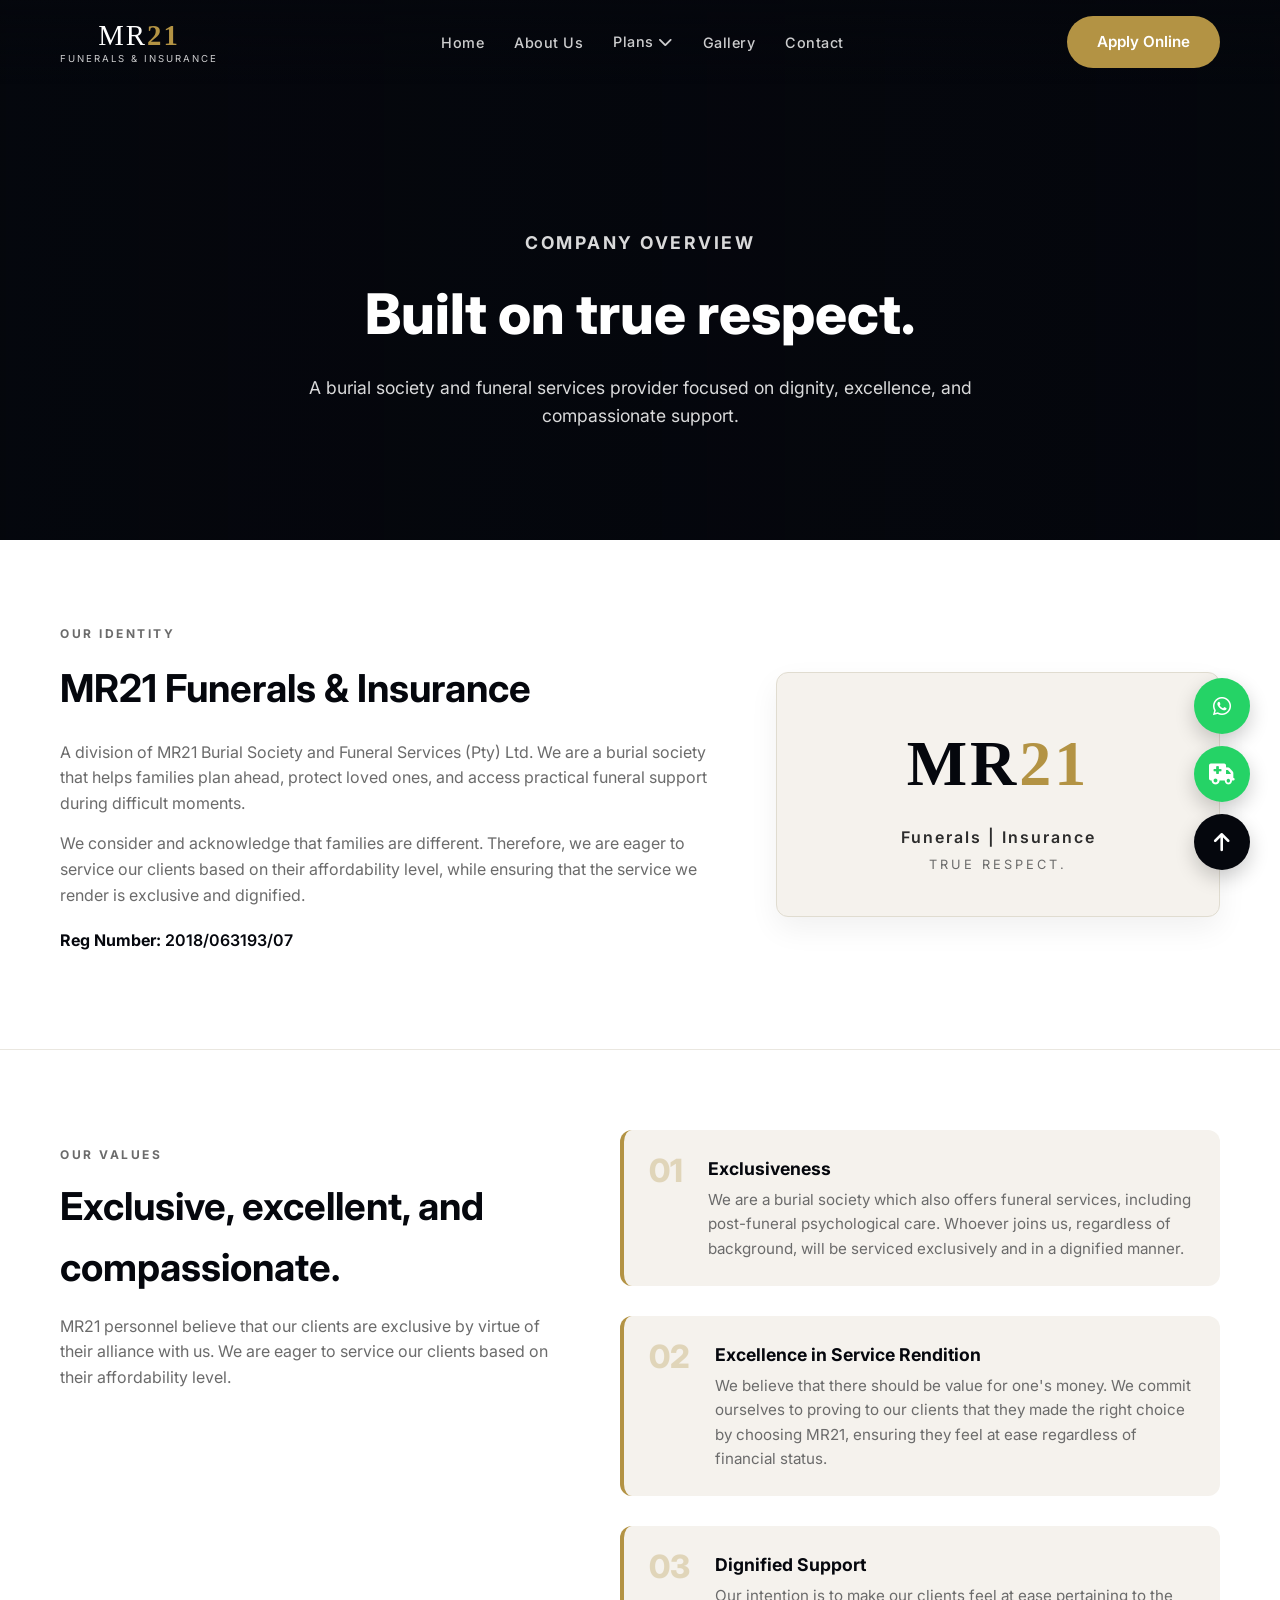
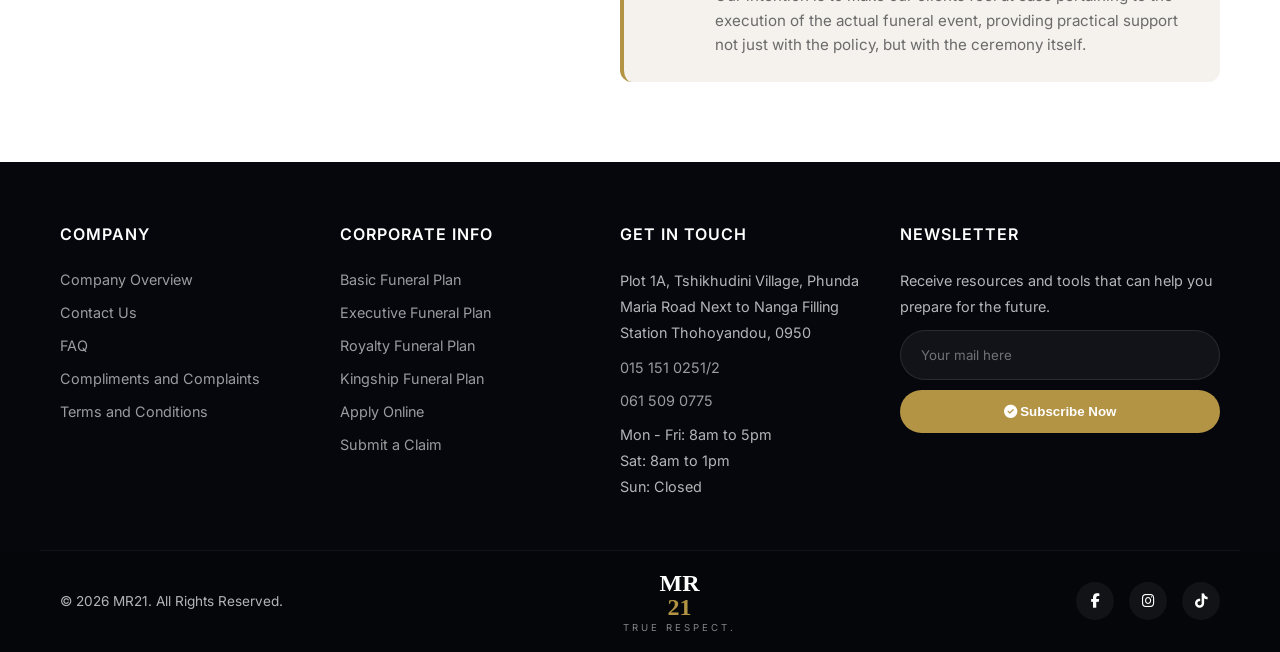
==== about.html @ 6557d277 "second iteration update from inital phase" ====
<!DOCTYPE html>
<html lang="en-ZA">
<head>
    <meta charset="UTF-8">
    <meta name="viewport" content="width=device-width, initial-scale=1.0">
    <meta name="description" content="Learn about MR21 Funerals & Insurance, a burial society dedicated to dignity, excellence, and compassionate support in South Africa.">
    <meta name="theme-color" content="#05070d">
    <title>Company Overview | MR21 Funerals & Insurance</title>
    
    <link rel="preconnect" href="https://fonts.googleapis.com">
    <link rel="preconnect" href="https://fonts.gstatic.com" crossorigin>
    <link href="https://fonts.googleapis.com/css2?family=Inter:wght@400;500;600;700;800;900&display=swap" rel="stylesheet">
    <link rel="stylesheet" href="https://cdnjs.cloudflare.com/ajax/libs/font-awesome/6.5.2/css/all.min.css">
    <link rel="stylesheet" href="css/about.css">
</head>
<body class="mr21-home">
    

    <header class="premium-header" data-header>
        <div class="container premium-header__inner">
            <a class="premium-logo" href="index.html" aria-label="MR21 Funerals and Insurance home">
                <span>MR<strong>21</strong></span>
                <small>Funerals & Insurance</small>
            </a>

            <button class="nav-toggle" type="button" aria-controls="primary-navigation" aria-expanded="false" data-nav-toggle>
                <i class="fa-solid fa-bars" aria-hidden="true"></i>
                <span class="sr-only">Open menu</span>
            </button>

            <nav class="premium-nav" id="primary-navigation" data-nav>
                <a href="index.html">Home</a>
                <a href="about.html">About Us</a>
                <div class="nav-dropdown">
                    <a href="plans.html">Plans <i class="fa-solid fa-chevron-down" aria-hidden="true"></i></a>
                    <div class="nav-dropdown__menu">
                        <a href="plans.html#basic">Basic Funeral Plan</a>
                        <a href="plans.html#executive">Executive Funeral Plan</a>
                        <a href="plans.html#royalty">Royalty Funeral Plan</a>
                        <a href="plans.html#kingship">Kingship Funeral Plan</a>
                    </div>
                </div>
                <a href="gallery.html">Gallery</a>
               
                <a href="contact.html">Contact</a>
            </nav>

            <div class="premium-header__actions">
                
                <a class="btn btn--primary" href="apply.html">Apply Online</a>
            </div>
        </div>
    </header>

    <main id="main">
        <!-- Hero Section -->
        <section class="page-hero-overview">
            <!-- Background video (plays across the whole hero) -->
            <video class="page-hero__video" autoplay muted loop playsinline poster="assets/videos/VID-20260723-WA0035.mp4">
                <source src="assets/videos/VID-20260723-WA0035.mp4" type="video/mp4">
                Your browser does not support video playback.
            </video>
            <div class="page-hero-overlay"></div>
            <div class="container page-hero-content reveal">
                <p class="eyebrow">Company Overview</p>
                <h1>Built on true respect.</h1>
                <p>A burial society and funeral services provider focused on dignity, excellence, and compassionate support.</p>
            </div>
        </section>

        <!-- Intro & Registration -->
        <section class="home-section intro-section">
            <div class="container intro-grid">
                <div class="section-copy reveal">
                    <p class="eyebrow">Our Identity</p>
                    <h2>MR21 Funerals & Insurance</h2>
                    <p>A division of MR21 Burial Society and Funeral Services (Pty) Ltd. We are a burial society that helps families plan ahead, protect loved ones, and access practical funeral support during difficult moments.</p>
                    <p>We consider and acknowledge that families are different. Therefore, we are eager to service our clients based on their affordability level, while ensuring that the service we render is exclusive and dignified.</p>
                    <p style="margin-top: 20px; font-weight: 600; color: var(--color-primary);"><strong>Reg Number:</strong> 2018/063193/07</p>
                </div>
                <div class="brand-card reveal">
                    <div class="brand-card__mark">MR<strong>21</strong></div>
                    <p>Funerals | Insurance</p>
                    <span>True Respect.</span>
                </div>
            </div>
        </section>

        <!-- Core Values Section -->
        <section class="home-section values-section">
            <div class="container values-layout">
                <div class="values-intro reveal">
                    <p class="eyebrow">Our Values</p>
                    <h2>Exclusive, excellent, and compassionate.</h2>
                    <p>MR21 personnel believe that our clients are exclusive by virtue of their alliance with us. We are eager to service our clients based on their affordability level.</p>
                </div>
                <div class="values-list">
                    <article class="value-row reveal">
                        <span>01</span>
                        <div>
                            <h3>Exclusiveness</h3>
                            <p>We are a burial society which also offers funeral services, including post-funeral psychological care. Whoever joins us, regardless of background, will be serviced exclusively and in a dignified manner.</p>
                        </div>
                    </article>
                    <article class="value-row reveal">
                        <span>02</span>
                        <div>
                            <h3>Excellence in Service Rendition</h3>
                            <p>We believe that there should be value for one's money. We commit ourselves to proving to our clients that they made the right choice by choosing MR21, ensuring they feel at ease regardless of financial status.</p>
                        </div>
                    </article>
                    <article class="value-row reveal">
                        <span>03</span>
                        <div>
                            <h3>Dignified Support</h3>
                            <p>Our intention is to make our clients feel at ease pertaining to the execution of the actual funeral event, providing practical support not just with the policy, but with the ceremony itself.</p>
                        </div>
                    </article>
                </div>
            </div>
        </section>
    </main>

    <!-- Unified Footer -->
    <footer class="rich-footer">
        <div class="container rich-footer__grid">
            <div>
                <h2>Company</h2>
                <a href="overview.html">Company Overview</a>
                <a href="contact.html">Contact Us</a>
                <a href="index.html#faq-home-section">FAQ</a>
                <a href="#">Compliments and Complaints</a>
                <a href="#">Terms and Conditions</a>
            </div>
            <div>
                <h2>Corporate Info</h2>
                <a href="plans.html#basic">Basic Funeral Plan</a>
                <a href="plans.html#executive">Executive Funeral Plan</a>
                <a href="plans.html#royalty">Royalty Funeral Plan</a>
                <a href="plans.html#kingship">Kingship Funeral Plan</a>
                <a href="apply.html">Apply Online</a>
                <a href="contact.html#claims-section">Submit a Claim</a>
            </div>
            <div>
                <h2>Get In Touch</h2>
                <p>Plot 1A, Tshikhudini Village, Phunda Maria Road Next to Nanga Filling Station Thohoyandou, 0950</p>
                <a href="tel:+27151510251">015 151 0251/2</a>
                <a href="tel:+27615090775">061 509 0775</a>
                <p>Mon - Fri: 8am to 5pm<br>Sat: 8am to 1pm<br>Sun: Closed</p>
            </div>
            <div>
                <h2>Newsletter</h2>
                <p>Receive resources and tools that can help you prepare for the future.</p>
                <form class="rich-newsletter">
                    <label><span class="sr-only">Email address</span><input type="email" placeholder="Your mail here"></label>
                    <button type="submit"><i class="fa-solid fa-circle-check" aria-hidden="true"></i> Subscribe Now</button>
                </form>
            </div>
        </div>
        <div class="rich-footer__bottom">
            <div class="container rich-footer__bottom-inner">
                <p>&copy; 2026 MR21. All Rights Reserved.</p>
                <div class="rich-footer__brand">MR<strong>21</strong><span>True Respect.</span></div>
                <div class="rich-social">
                    <a href="#" aria-label="Facebook"><i class="fa-brands fa-facebook-f"></i></a>
                    <a href="#" aria-label="Instagram"><i class="fa-brands fa-instagram"></i></a>
                    <a href="#" aria-label="TikTok"><i class="fa-brands fa-tiktok"></i></a>
                </div>
            </div>
        </div>
    </footer>

    <div class="floating-actions" aria-label="Quick actions">
        <a href="https://wa.me/27151510251" aria-label="WhatsApp MR21"><i class="fa-brands fa-whatsapp"></i></a>
        <a href="tel:+27151510251" class="floating-actions__emergency" aria-label="Emergency call"><i class="fa-solid fa-truck-medical"></i></a>
        <button type="button" data-back-top aria-label="Back to top"><i class="fa-solid fa-arrow-up"></i></button>
    </div>

    <script src="js/app.js"></script>
</body>
</html>
---- css/about.css ----
/* =========================================
   GLOBAL VARIABLES 
   ========================================= */
:root {
  --color-primary: #05070d;        /* Near-black navy */
  --color-secondary: #b39344;      /* Mustard gold */
  --color-secondary-light: #d4af37;
  --color-accent: #e8d5a3;
  --color-bg: #f5f2ed;             /* Warm cream */
  --color-white: #ffffff;
  --color-text: #2c2c2c;
  --color-text-muted: #6b6b6b;
  --color-glass: rgba(5, 7, 13, 0.6);
  
  --font-primary: 'Inter', -apple-system, BlinkMacSystemFont, sans-serif;
  --shadow-card: 0 12px 30px rgba(5, 7, 13, 0.06);
  --shadow-btn: 0 4px 15px rgba(179, 147, 68, 0.4);
  --transition: all 0.3s cubic-bezier(0.25, 0.8, 0.25, 1);
}

* {
  margin: 0;
  padding: 0;
  box-sizing: border-box;
}

html { scroll-behavior: smooth; }

body {
  font-family: var(--font-primary);
  background-color: var(--color-bg);
  color: var(--color-text);
  line-height: 1.6;
  -webkit-font-smoothing: antialiased;
}

a { text-decoration: none; color: inherit; }
ul { list-style: none; }

.container {
  max-width: 1200px;
  margin: 0 auto;
  padding: 0 20px;
}

.sr-only {
  position: absolute;
  width: 1px;
  height: 1px;
  padding: 0;
  margin: -1px;
  overflow: hidden;
  clip: rect(0, 0, 0, 0);
  border: 0;
}

/* =========================================
   REUSABLE UTILITIES
   ========================================= */
.eyebrow {
  display: inline-block;
  font-size: 0.75rem;
  text-transform: uppercase;
  letter-spacing: 2.5px;
  color: var(--color-secondary);
  font-weight: 700;
  margin-bottom: 0.75rem;
}

.reveal {
  opacity: 0;
  transform: translateY(30px);
  animation: slideUp 0.6s ease forwards;
}

@keyframes slideUp {
  to { opacity: 1; transform: translateY(0); }
}

.btn {
  display: inline-flex;
  align-items: center;
  justify-content: center;
  gap: 0.6rem;
  padding: 12px 28px;
  border-radius: 50px;
  font-weight: 600;
  font-size: 0.95rem;
  transition: var(--transition);
  border: 2px solid transparent;
  cursor: pointer;
  text-align: center;
}

.btn--primary {
  background: var(--color-secondary);
  color: var(--color-white);
}
.btn--primary:hover {
  background: var(--color-secondary-light);
  transform: translateY(-3px);
  box-shadow: var(--shadow-btn);
}

/* =========================================
   GLASS HEADER 
   ========================================= */
.premium-header {
  position: absolute;
  top: 0;
  left: 0;
  width: 100%;
  z-index: 1000;
  padding: 16px 0;
  background: linear-gradient(180deg, rgba(5, 7, 13, 0.7) 0%, transparent 100%);
  transition: var(--transition);
}
.premium-header.scrolled { background: var(--color-primary); padding: 12px 0; box-shadow: 0 4px 20px rgba(0,0,0,0.2); }

.premium-header__inner {
  display: flex;
  align-items: center;
  justify-content: space-between;
}

.premium-logo {
  display: flex;
  flex-direction: column;
  align-items: center;
  line-height: 1;
  color: var(--color-white);
}
.premium-logo span {
  font-family: 'Times New Roman', serif;
  font-size: 1.8rem;
  letter-spacing: 2px;
}
.premium-logo strong { color: var(--color-secondary); }
.premium-logo small {
  font-size: 0.6rem;
  text-transform: uppercase;
  letter-spacing: 2px;
  margin-top: 4px;
  color: rgba(255,255,255,0.8);
}

.nav-toggle { display: none; background: transparent; border: none; color: var(--color-white); font-size: 1.5rem; cursor: pointer; }

.premium-nav {
  display: flex;
  align-items: center;
  gap: 30px;
}
.premium-nav a {
  color: rgba(255, 255, 255, 0.8);
  font-size: 0.9rem;
  font-weight: 500;
  letter-spacing: 0.5px;
  position: relative;
  transition: var(--transition);
}
.premium-nav a:hover,
.premium-nav a.active {
  color: var(--color-white);
}
.premium-nav a.active::after {
  content: '';
  position: absolute;
  bottom: -4px;
  left: 0;
  width: 100%;
  height: 2px;
  background: var(--color-secondary);
}

.nav-dropdown { position: relative; }
.nav-dropdown__menu {
  position: absolute;
  top: 100%;
  left: 50%;
  transform: translateX(-50%) translateY(10px);
  min-width: 220px;
  background: var(--color-white);
  border-radius: 8px;
  box-shadow: 0 10px 40px rgba(0,0,0,0.1);
  padding: 8px;
  display: flex;
  flex-direction: column;
  opacity: 0;
  visibility: hidden;
  transition: var(--transition);
  margin-top: 15px;
}
.nav-dropdown:hover .nav-dropdown__menu {
  opacity: 1;
  visibility: visible;
  transform: translateX(-50%) translateY(0);
}
.nav-dropdown__menu a {
  color: var(--color-text) !important;
  padding: 10px 16px;
  border-radius: 6px;
  font-size: 0.85rem;
}
.nav-dropdown__menu a:hover {
  background: var(--color-bg);
  color: var(--color-secondary) !important;
}

.premium-header__actions {
  display: flex;
  align-items: center;
  gap: 20px;
}
.header-link {
  color: var(--color-white);
  font-size: 0.9rem;
  font-weight: 500;
  display: flex;
  align-items: center;
  gap: 8px;
}

/* =========================================
   OVERVIEW HERO
   ========================================= */
.page-hero-overview {
  position: relative;
  min-height: 60vh;
  display: flex;
  align-items: center;
  background-color: var(--color-primary);
  overflow: hidden;
  padding-top: 120px;
}
.page-hero__video {
  position: absolute;
  inset: 0;
  width: 100%;
  height: 100%;
  object-fit: cover;
  z-index: 0;
}
.page-hero-overlay {
  position: absolute;
  inset: 0;
  background: linear-gradient(90deg, rgba(5, 7, 13, 0.85) 0%, rgba(5, 7, 13, 0.4) 100%);
  z-index: 1;
}
.page-hero-content {
  position: relative;
  z-index: 2;
  text-align: center;
  max-width: 800px;
  margin: 0 auto;
}
.page-hero-content h1 {
  font-size: 3.5rem;
  font-weight: 800;
  color: var(--color-white);
  margin-bottom: 15px;
}
.page-hero-content p {
  font-size: 1.1rem;
  color: rgba(255,255,255,0.85);
}

/* =========================================
   OVERVIEW SECTION STYLES
   ========================================= */
.home-section { padding: 80px 0; }

.intro-section {
  background: var(--color-white);
  border-bottom: 1px solid #eae7e0;
}
.intro-grid {
  display: grid;
  grid-template-columns: 1.5fr 1fr;
  gap: 50px;
  align-items: center;
}

.section-copy h2 {
  font-size: 2.4rem;
  font-weight: 700;
  color: var(--color-primary);
  margin-bottom: 20px;
}
.section-copy p {
  color: var(--color-text-muted);
  margin-bottom: 15px;
}

.brand-card {
  background: var(--color-bg);
  padding: 40px;
  border-radius: 12px;
  text-align: center;
  border: 1px solid #e0dcd0;
  box-shadow: var(--shadow-card);
}
.brand-card__mark {
  font-family: 'Times New Roman', serif;
  font-size: 4rem;
  font-weight: bold;
  color: var(--color-primary);
  letter-spacing: 3px;
}
.brand-card__mark strong { color: var(--color-secondary); }
.brand-card p {
  font-weight: 600;
  color: var(--color-text);
  letter-spacing: 2px;
  margin-top: 10px;
}
.brand-card span {
  font-size: 0.8rem;
  color: var(--color-text-muted);
  text-transform: uppercase;
  letter-spacing: 3px;
}

/* =========================================
   VALUES SECTION (ABOUT PAGE)
   ========================================= */
.values-section { background: var(--color-white); }

.values-layout {
  display: grid;
  grid-template-columns: 1fr 1.2fr;
  gap: 60px;
}

.values-intro h2 { font-size: 2.4rem; font-weight: 700; color: var(--color-primary); }
.values-intro p { color: var(--color-text-muted); margin-top: 15px; }

.values-list { display: flex; flex-direction: column; gap: 30px; }

.value-row {
  display: flex;
  gap: 25px;
  padding: 25px;
  background: var(--color-bg);
  border-radius: 12px;
  border-left: 4px solid var(--color-secondary);
  transition: var(--transition);
}
.value-row:hover {
  transform: translateX(5px);
  box-shadow: var(--shadow-card);
}
.value-row span {
  font-size: 2rem;
  font-weight: 800;
  color: var(--color-secondary);
  opacity: 0.3;
  line-height: 1;
}
.value-row h3 {
  font-size: 1.1rem;
  color: var(--color-primary);
  margin-bottom: 5px;
}
.value-row p {
  font-size: 0.95rem;
  color: var(--color-text-muted);
}

/* =========================================
   UNIFIED FOOTER
   ========================================= */
.rich-footer {
  background: var(--color-primary);
  color: rgba(255,255,255,0.7);
  padding: 60px 0 0 0;
}

.rich-footer__grid {
  display: grid;
  grid-template-columns: 1.5fr 1.5fr 1.5fr 2fr;
  gap: 40px;
  padding-bottom: 40px;
  border-bottom: 1px solid rgba(255,255,255,0.05);
}
.rich-footer h2 {
  color: var(--color-white);
  font-size: 1rem;
  text-transform: uppercase;
  letter-spacing: 1px;
  font-weight: 600;
  margin-bottom: 20px;
}
.rich-footer a {
  display: block;
  color: rgba(255,255,255,0.6);
  margin-bottom: 10px;
  font-size: 0.9rem;
  transition: var(--transition);
}
.rich-footer a:hover { color: var(--color-secondary-light); }
.rich-footer p { font-size: 0.9rem; line-height: 1.8; margin-bottom: 10px; }

.rich-newsletter {
  display: flex;
  flex-direction: column;
  gap: 10px;
  margin-top: 10px;
}
.rich-newsletter label {
  background: rgba(255,255,255,0.05);
  border: 1px solid rgba(255,255,255,0.1);
  border-radius: 50px;
  padding: 4px 20px;
  display: flex;
  align-items: center;
  transition: var(--transition);
}
.rich-newsletter label:focus-within { border-color: var(--color-secondary); }
.rich-newsletter input {
  background: transparent; border: none; outline: none; color: var(--color-white); width: 100%; padding: 12px 0; font-family: inherit;
}
.rich-newsletter input::placeholder { color: rgba(255,255,255,0.4); }
.rich-newsletter button {
  background: var(--color-secondary); color: var(--color-white); border: none; padding: 14px; border-radius: 50px; font-weight: 600; cursor: pointer; transition: var(--transition); width: 100%;
}
.rich-newsletter button:hover { background: var(--color-secondary-light); }

.rich-footer__bottom { background: rgba(0,0,0,0.2); padding: 20px 0; margin-top: 0; }
.rich-footer__bottom-inner {
  display: flex; justify-content: space-between; align-items: center;
}
.rich-footer__bottom p { margin: 0; font-size: 0.85rem; }
.rich-footer__brand {
  font-family: 'Times New Roman', serif; font-size: 1.5rem; font-weight: bold; color: var(--color-white); text-align: center; display: flex; flex-direction: column; align-items: center; line-height: 1;
}
.rich-footer__brand strong { color: var(--color-secondary); }
.rich-footer__brand span {
  font-size: 0.6rem; font-family: var(--font-primary); font-weight: 400; letter-spacing: 3px; text-transform: uppercase; color: rgba(255,255,255,0.5); margin-top: 4px;
}
.rich-social { display: flex; gap: 15px; }
.rich-social a {
  width: 38px; height: 38px; background: rgba(255,255,255,0.05); border-radius: 50%; display: flex; align-items: center; justify-content: center; color: var(--color-white); transition: var(--transition); margin: 0;
}
.rich-social a:hover { background: var(--color-secondary); transform: translateY(-3px); }

/* =========================================
   FLOATING ACTIONS
   ========================================= */
.floating-actions {
  position: fixed; bottom: 30px; right: 30px; z-index: 900; display: flex; flex-direction: column; gap: 12px;
}
.floating-actions a, .floating-actions button {
  width: 56px; height: 56px; border-radius: 50%; display: flex; align-items: center; justify-content: center; color: var(--color-white); text-decoration: none; border: none; cursor: pointer; transition: var(--transition); box-shadow: 0 8px 20px rgba(0,0,0,0.2); font-size: 1.3rem;
}
.floating-actions a { background: #25D366; }
.floating-actions__emergency { background: #e63946; animation: pulse-emergency 2s infinite; }
.floating-actions button { background: var(--color-primary); }
.floating-actions a:hover, .floating-actions button:hover { transform: scale(1.1); }

@keyframes pulse-emergency {
  0% { box-shadow: 0 0 0 0 rgba(230, 57, 70, 0.7); }
  70% { box-shadow: 0 0 0 15px rgba(230, 57, 70, 0); }
  100% { box-shadow: 0 0 0 0 rgba(230, 57, 70, 0); }
}

/* =========================================
   RESPONSIVE DESIGN
   ========================================= */
@media (max-width: 1024px) {
  .rich-footer__grid { grid-template-columns: 1fr 1fr; }
  .values-layout { grid-template-columns: 1fr; }
}

@media (max-width: 768px) {
  .nav-toggle { display: block; }
  .premium-nav {
    position: absolute; top: 100%; left: 0; width: 100%; background: var(--color-primary); flex-direction: column; padding: 20px; gap: 15px; transform: scaleY(0); transform-origin: top; transition: var(--transition); opacity: 0; visibility: hidden; border-top: 2px solid var(--color-secondary);
  }
  .premium-nav.open { transform: scaleY(1); opacity: 1; visibility: visible; }
  .nav-dropdown__menu { position: static; transform: none; background: rgba(255,255,255,0.05); margin-top: 10px; opacity: 1; visibility: visible; display: none; padding: 10px; }
  .nav-dropdown.open .nav-dropdown__menu { display: flex; }
  .nav-dropdown__menu a { color: rgba(255,255,255,0.8) !important; }
  .premium-header__actions .header-link { display: none; }
  .page-hero-content h1 { font-size: 2.5rem; }
  .intro-grid { grid-template-columns: 1fr; text-align: center; }
  .rich-footer__grid { grid-template-columns: 1fr; }
  .rich-footer__bottom-inner { flex-direction: column; gap: 20px; text-align: center; }
}
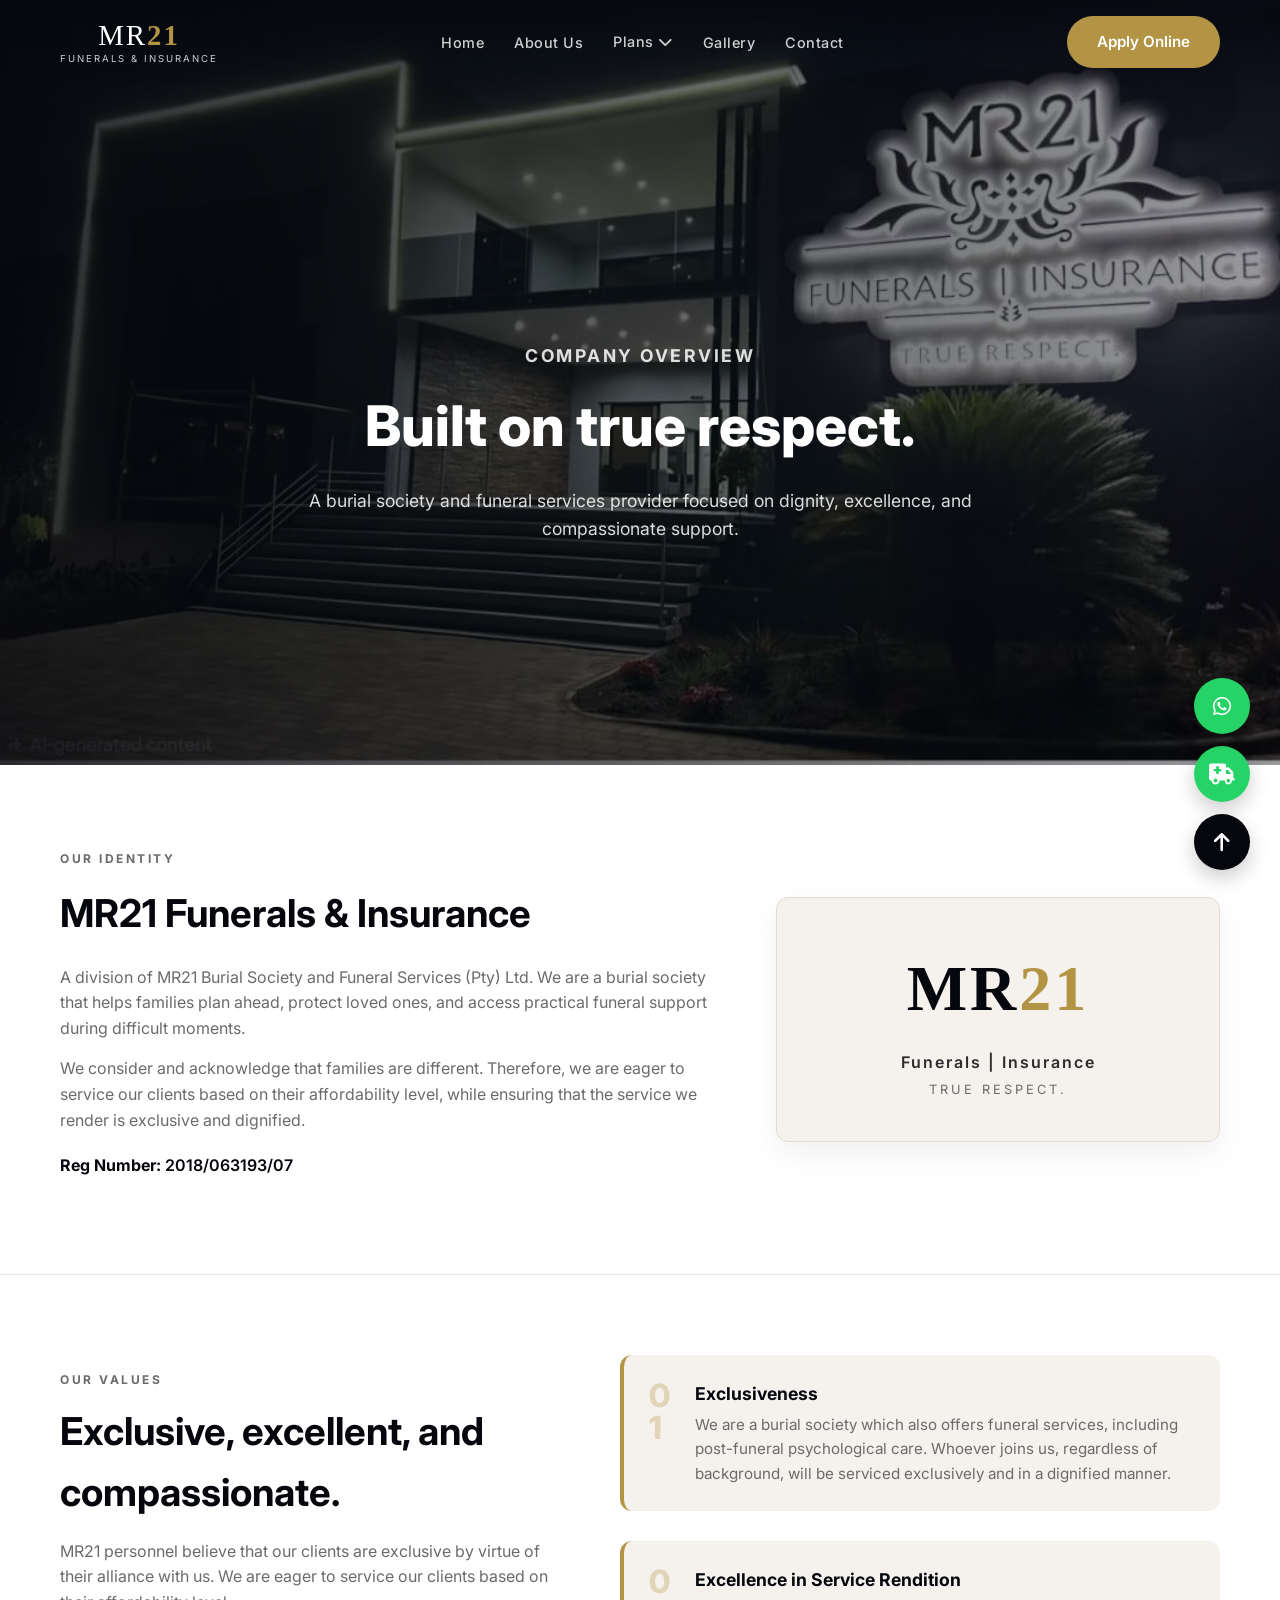
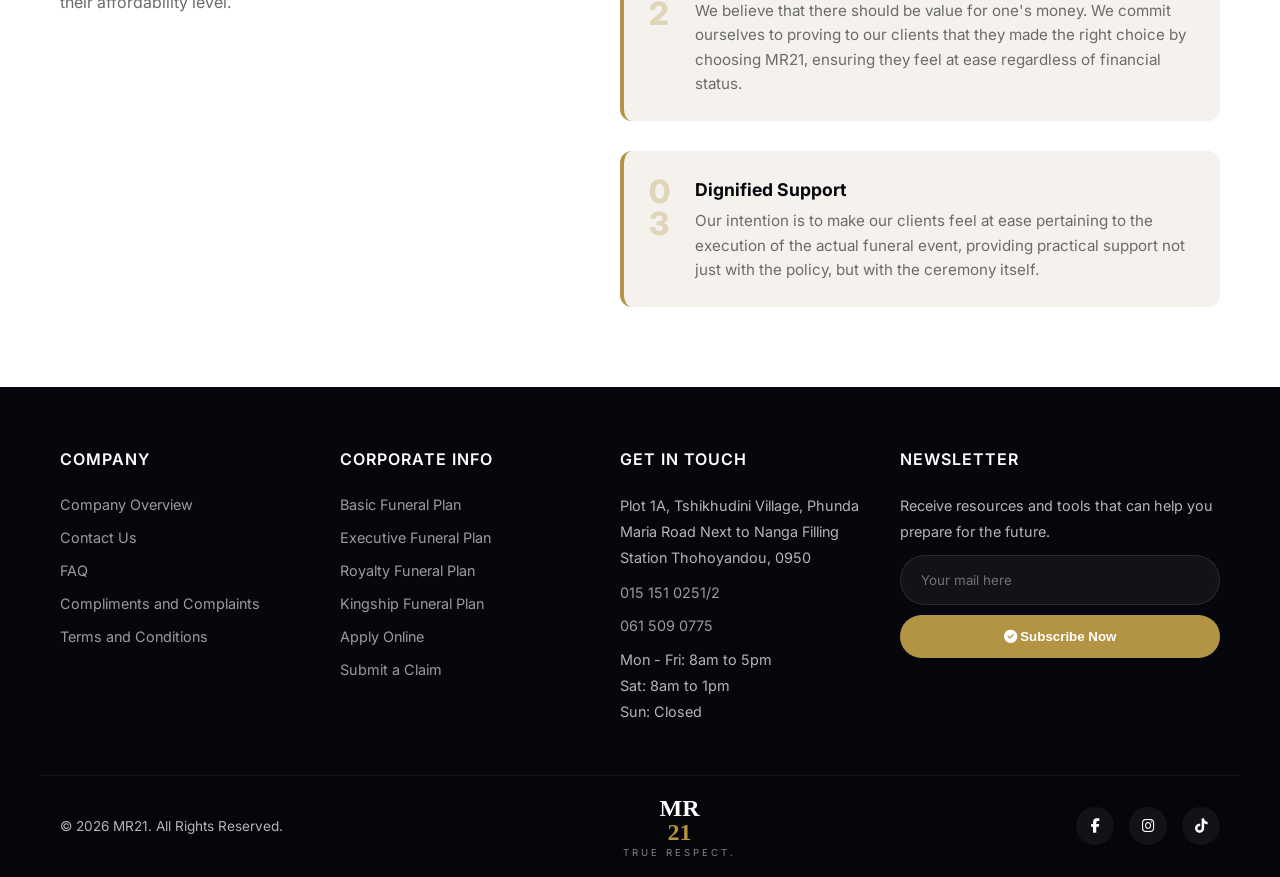
==== commit c5826f78: "mobile compatible update image and video rendering" ====
--- a/about.html
+++ b/about.html
@@ -12,6 +12,8 @@
     <link href="https://fonts.googleapis.com/css2?family=Inter:wght@400;500;600;700;800;900&display=swap" rel="stylesheet">
     <link rel="stylesheet" href="https://cdnjs.cloudflare.com/ajax/libs/font-awesome/6.5.2/css/all.min.css">
     <link rel="stylesheet" href="css/about.css">
+    <link rel="stylesheet" href="css/mobile-fixes.css">
+    <link rel="preload" as="image" href="assets/images/heromr21.jpeg" fetchpriority="high">
 </head>
 <body class="mr21-home">
     
@@ -43,6 +45,7 @@
                 <a href="gallery.html">Gallery</a>
                
                 <a href="contact.html">Contact</a>
+                <a class="apply-mobile-btn" href="apply.html"><i class="fa-solid fa-file-signature" aria-hidden="true"></i> Apply Online</a>
             </nav>
 
             <div class="premium-header__actions">
@@ -56,7 +59,7 @@
         <!-- Hero Section -->
         <section class="page-hero-overview">
             <!-- Background video (plays across the whole hero) -->
-            <video class="page-hero__video" autoplay muted loop playsinline poster="assets/videos/VID-20260723-WA0035.mp4">
+            <video class="page-hero__video" autoplay muted loop playsinline preload="metadata" poster="assets/images/heromr21.jpeg">
                 <source src="assets/videos/VID-20260723-WA0035.mp4" type="video/mp4">
                 Your browser does not support video playback.
             </video>
@@ -126,7 +129,7 @@
         <div class="container rich-footer__grid">
             <div>
                 <h2>Company</h2>
-                <a href="overview.html">Company Overview</a>
+                <a href="about.html">Company Overview</a>
                 <a href="contact.html">Contact Us</a>
                 <a href="index.html#faq-home-section">FAQ</a>
                 <a href="#">Compliments and Complaints</a>
@@ -178,4 +181,4 @@
 
     <script src="js/app.js"></script>
 </body>
-</html>+</html>
--- a/css/about.css
+++ b/css/about.css
@@ -226,7 +226,7 @@
    ========================================= */
 .page-hero-overview {
   position: relative;
-  min-height: 60vh;
+  min-height: 85vh;
   display: flex;
   align-items: center;
   background-color: var(--color-primary);
@@ -483,7 +483,12 @@
   .nav-dropdown__menu a { color: rgba(255,255,255,0.8) !important; }
   .premium-header__actions .header-link { display: none; }
   .page-hero-content h1 { font-size: 2.5rem; }
+  .page-hero-overview {
+    min-height: 72vh;
+    padding-top: 110px;
+    padding-bottom: 60px;
+  }
   .intro-grid { grid-template-columns: 1fr; text-align: center; }
   .rich-footer__grid { grid-template-columns: 1fr; }
   .rich-footer__bottom-inner { flex-direction: column; gap: 20px; text-align: center; }
-}+}
--- a/css/mobile-fixes.css
+++ b/css/mobile-fixes.css
@@ -0,0 +1,407 @@
+/* Shared responsive refinements for MR21 pages */
+html {
+  overflow-x: hidden;
+}
+
+body {
+  overflow-x: hidden;
+  font-family: var(--font-primary, 'Inter', -apple-system, BlinkMacSystemFont, sans-serif);
+}
+
+img,
+video,
+iframe {
+  max-width: 100%;
+}
+
+h1,
+h2,
+h3,
+h4,
+p,
+a,
+span,
+li,
+label,
+button,
+input,
+textarea,
+select {
+  overflow-wrap: anywhere;
+  word-break: normal;
+}
+
+.premium-header.is-scrolled,
+.premium-header.scrolled {
+  background: var(--color-primary, #05070d);
+  box-shadow: 0 4px 20px rgba(0, 0, 0, 0.2);
+}
+
+.premium-nav .apply-mobile-btn,
+.primary-nav .apply-mobile-btn {
+  display: none;
+}
+
+.mr21-hero__image,
+.plans-hero__background {
+  background-image: url('../assets/images/heromr21.jpeg');
+}
+
+.page-hero__video,
+.plans-hero__video,
+.contact-hero__img {
+  width: 100%;
+  height: 100%;
+  object-fit: cover;
+}
+
+.product-grid {
+  display: grid;
+  grid-template-columns: repeat(4, 1fr);
+  gap: 24px;
+}
+
+.product-card {
+  background: rgba(255, 255, 255, 0.06);
+  border: 1px solid rgba(255, 255, 255, 0.1);
+  border-radius: 8px;
+  padding: 28px;
+  color: var(--color-white, #fff);
+}
+
+.product-card h3 {
+  margin: 10px 0;
+  color: var(--color-white, #fff);
+}
+
+.product-card p {
+  color: rgba(255, 255, 255, 0.72);
+}
+
+.plan-tag {
+  display: inline-flex;
+  width: fit-content;
+  padding: 5px 12px;
+  border-radius: 999px;
+  background: rgba(179, 147, 68, 0.16);
+  color: var(--color-secondary-light, #d4af37);
+  font-size: 0.72rem;
+  font-weight: 800;
+  letter-spacing: 1px;
+  text-transform: uppercase;
+}
+
+@media (max-width: 900px) {
+  .container {
+    width: 100%;
+  }
+
+  .premium-header,
+  .site-header {
+    position: relative;
+    z-index: 1000;
+    background: var(--color-primary, #05070d);
+  }
+
+  .brand-bar {
+    background: var(--color-primary, #05070d);
+    border-bottom-color: rgba(255, 255, 255, 0.08);
+  }
+
+  .brand-mark,
+  .brand-mark strong,
+  .brand-mark small,
+  .brand-mark em {
+    color: var(--color-white, #fff) !important;
+  }
+
+  .premium-header__actions,
+  .header-contact,
+  .header-apply,
+  .social-strip {
+    display: none !important;
+  }
+
+  .premium-header__inner,
+  .brand-bar__inner {
+    min-height: 72px;
+  }
+
+  .nav-toggle {
+    display: inline-flex !important;
+    align-items: center;
+    justify-content: center;
+    width: 44px;
+    height: 44px;
+    flex: 0 0 44px;
+    color: var(--color-white, #fff);
+  }
+
+  .premium-nav,
+  .primary-nav {
+    position: absolute;
+    top: 100%;
+    left: 0;
+    right: 0;
+    width: 100%;
+    z-index: 1001;
+    display: flex;
+    flex-direction: column;
+    align-items: stretch;
+    gap: 0;
+    max-height: calc(100vh - 72px);
+    overflow-y: auto;
+    padding: 12px 20px 20px;
+    background: var(--color-primary, #05070d);
+    border-top: 2px solid var(--color-secondary, #b39344);
+    box-shadow: 0 18px 40px rgba(0, 0, 0, 0.28);
+    transform: scaleY(0);
+    transform-origin: top;
+    opacity: 0;
+    visibility: hidden;
+    transition: transform 0.25s ease, opacity 0.25s ease, visibility 0.25s ease;
+  }
+
+  .menu-bar {
+    position: relative;
+    background: var(--color-primary, #05070d);
+  }
+
+  .premium-nav.open,
+  .premium-nav.is-open,
+  .primary-nav.open,
+  .primary-nav.is-open {
+    transform: scaleY(1);
+    opacity: 1;
+    visibility: visible;
+  }
+
+  .premium-nav > a,
+  .premium-nav .nav-dropdown > a,
+  .primary-nav > a,
+  .primary-nav .nav-dropdown > a {
+    display: block;
+    width: 100%;
+    padding: 13px 8px;
+    border-bottom: 1px solid rgba(255, 255, 255, 0.1);
+    color: rgba(255, 255, 255, 0.86) !important;
+    line-height: 1.35;
+  }
+
+  .premium-nav a.active::after,
+  .primary-nav a.active::after {
+    display: none;
+  }
+
+  .nav-dropdown__menu {
+    position: static !important;
+    min-width: 0;
+    width: 100%;
+    display: flex !important;
+    flex-direction: column;
+    margin: 0 0 6px;
+    padding: 4px 0 8px 12px;
+    background: rgba(255, 255, 255, 0.05);
+    border-radius: 0;
+    box-shadow: none;
+    opacity: 1;
+    visibility: visible;
+    transform: none !important;
+  }
+
+  .nav-dropdown__menu a {
+    color: rgba(255, 255, 255, 0.72) !important;
+    padding: 10px 8px !important;
+    border-bottom: 1px solid rgba(255, 255, 255, 0.06);
+  }
+
+  .premium-nav .apply-mobile-btn,
+  .primary-nav .apply-mobile-btn {
+    display: inline-flex !important;
+    align-items: center;
+    justify-content: center;
+    gap: 8px;
+    width: 100%;
+    margin-top: 12px;
+    padding: 13px 16px !important;
+    border: 0 !important;
+    border-radius: 8px;
+    background: var(--color-secondary, #b39344);
+    color: var(--color-white, #fff) !important;
+    font-weight: 700;
+    text-align: center;
+  }
+
+  .mr21-hero,
+  .plans-hero,
+  .page-hero-overview,
+  .gallery-hero,
+  .page-hero {
+    min-height: auto !important;
+    padding-top: 96px !important;
+    padding-bottom: 48px !important;
+  }
+
+  .page-hero-overview,
+  .plans-hero {
+    background-image: url('../assets/images/heromr21.jpeg');
+    background-size: cover;
+    background-position: center;
+  }
+
+  .page-hero__video,
+  .plans-hero__video {
+    display: block;
+    min-width: 100%;
+    min-height: 100%;
+  }
+
+  .mr21-hero {
+    min-height: 100svh !important;
+  }
+
+  .mr21-hero__grid,
+  .plans-hero__content,
+  .page-hero-content,
+  .gallery-hero__content,
+  .page-hero .container {
+    padding-top: 24px !important;
+    padding-bottom: 0 !important;
+  }
+
+  .mr21-hero__grid,
+  .intro-grid,
+  .values-layout,
+  .service-home-grid,
+  .faq-home-grid,
+  .action-grid,
+  .claims-contact-grid,
+  .form-wrapper,
+  .quick-stats__grid,
+  .product-grid {
+    grid-template-columns: 1fr !important;
+  }
+
+  .mr21-hero__content,
+  .plans-hero__content,
+  .page-hero-content,
+  .gallery-hero__content,
+  .section-heading,
+  .section-copy {
+    max-width: 100%;
+  }
+
+  .mr21-hero__content h1,
+  .plans-hero__content h1,
+  .page-hero-content h1,
+  .gallery-hero h1,
+  .page-hero h1 {
+    font-size: clamp(2rem, 11vw, 3rem) !important;
+    line-height: 1.08 !important;
+    letter-spacing: 0 !important;
+  }
+
+  .section-copy h2,
+  .section-heading h2,
+  .values-intro h2,
+  .service-content h2,
+  .map-intro h2,
+  .claims-contact-panel h2 {
+    font-size: clamp(1.45rem, 7vw, 2rem) !important;
+    line-height: 1.18 !important;
+    letter-spacing: 0 !important;
+  }
+
+  .hero__actions,
+  .form-actions {
+    width: 100%;
+  }
+
+  .hero__actions .btn,
+  .form-actions .btn,
+  .application-form .btn {
+    width: 100%;
+  }
+
+  .hero-quote-card,
+  .faq-home-panel,
+  .action-card,
+  .value-row,
+  .plan-detail,
+  .claims-contact-panel,
+  .application-form,
+  .stepper-panel {
+    border-radius: 8px !important;
+  }
+
+  .compare-table {
+    overflow-x: auto;
+    -webkit-overflow-scrolling: touch;
+  }
+
+  .compare-row {
+    min-width: 680px;
+  }
+
+  .input-group {
+    grid-template-columns: 1fr !important;
+  }
+
+  .floating-actions {
+    right: 14px !important;
+    bottom: 14px !important;
+  }
+}
+
+@media (max-width: 520px) {
+  .container {
+    padding-left: 16px !important;
+    padding-right: 16px !important;
+  }
+
+  .premium-logo span,
+  .brand-mark strong {
+    font-size: 1.55rem !important;
+  }
+
+  .premium-logo small,
+  .brand-mark small,
+  .brand-mark em {
+    letter-spacing: 1.2px !important;
+  }
+
+  .btn,
+  button,
+  input,
+  textarea,
+  select {
+    max-width: 100%;
+  }
+
+  .mr21-hero__content p,
+  .plans-hero__content p,
+  .page-hero-content p,
+  .gallery-hero p,
+  .page-hero p {
+    font-size: 1rem !important;
+    max-width: 100% !important;
+  }
+
+  .hero-quote-card,
+  .faq-home-panel,
+  .action-card,
+  .value-row,
+  .plan-detail,
+  .claims-contact-panel,
+  .application-form,
+  .stepper-panel {
+    padding: 20px !important;
+  }
+
+  .rich-footer__bottom-inner,
+  .footer-bottom {
+    flex-direction: column;
+    gap: 12px;
+    text-align: center;
+  }
+}
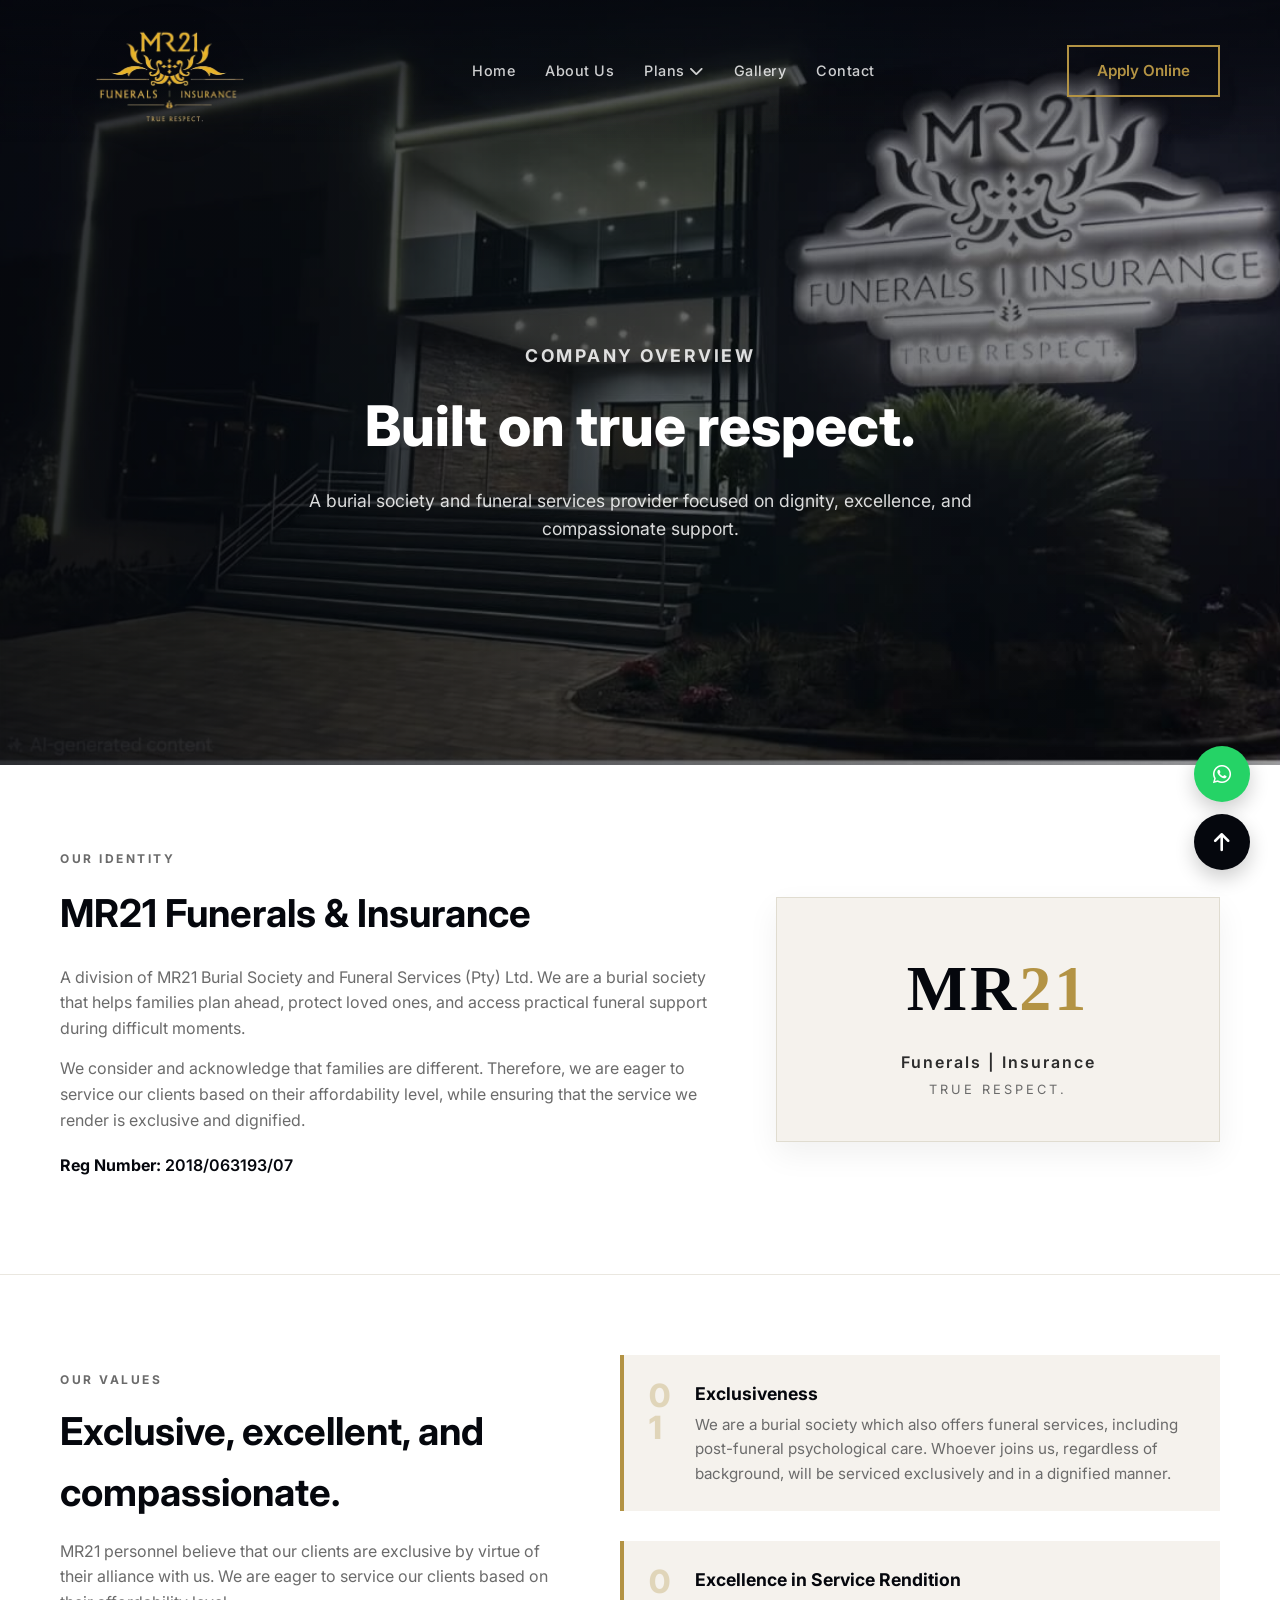
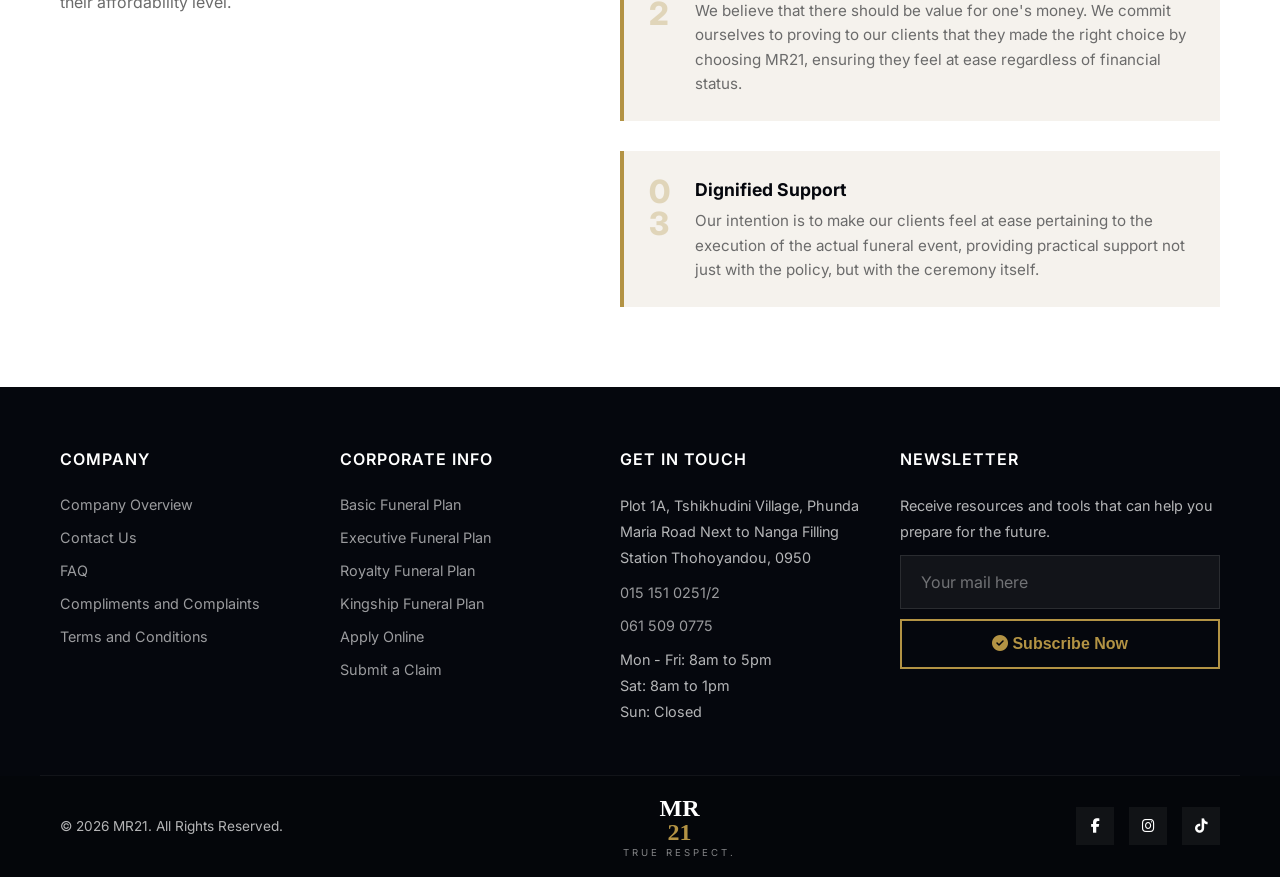
==== commit 0a8f18ab: "home page and hero sections improved plus mobile header logo on each page" ====
--- a/about.html
+++ b/about.html
@@ -21,8 +21,7 @@
     <header class="premium-header" data-header>
         <div class="container premium-header__inner">
             <a class="premium-logo" href="index.html" aria-label="MR21 Funerals and Insurance home">
-                <span>MR<strong>21</strong></span>
-                <small>Funerals & Insurance</small>
+                <img src="assets/images/who-logo.png" alt="MR21 Funerals and Insurance">
             </a>
 
             <button class="nav-toggle" type="button" aria-controls="primary-navigation" aria-expanded="false" data-nav-toggle>
@@ -175,7 +174,6 @@
 
     <div class="floating-actions" aria-label="Quick actions">
         <a href="https://wa.me/27151510251" aria-label="WhatsApp MR21"><i class="fa-brands fa-whatsapp"></i></a>
-        <a href="tel:+27151510251" class="floating-actions__emergency" aria-label="Emergency call"><i class="fa-solid fa-truck-medical"></i></a>
         <button type="button" data-back-top aria-label="Back to top"><i class="fa-solid fa-arrow-up"></i></button>
     </div>
 
--- a/css/about.css
+++ b/css/about.css
@@ -77,13 +77,16 @@
   to { opacity: 1; transform: translateY(0); }
 }
 
+/* =========================================
+   BUTTONS - Hollow with sharp corners
+   ========================================= */
 .btn {
   display: inline-flex;
   align-items: center;
   justify-content: center;
   gap: 0.6rem;
   padding: 12px 28px;
-  border-radius: 50px;
+  border-radius: 0;
   font-weight: 600;
   font-size: 0.95rem;
   transition: var(--transition);
@@ -93,11 +96,13 @@
 }
 
 .btn--primary {
+  background: transparent;
+  color: var(--color-secondary);
+  border-color: var(--color-secondary);
+}
+.btn--primary:hover {
   background: var(--color-secondary);
   color: var(--color-white);
-}
-.btn--primary:hover {
-  background: var(--color-secondary-light);
   transform: translateY(-3px);
   box-shadow: var(--shadow-btn);
 }
@@ -125,10 +130,15 @@
 
 .premium-logo {
   display: flex;
-  flex-direction: column;
   align-items: center;
   line-height: 1;
   color: var(--color-white);
+}
+.premium-logo img {
+  width: 220px;
+  height: 110px;
+  object-fit: contain;
+  filter: drop-shadow(0 8px 18px rgba(0, 0, 0, 0.35));
 }
 .premium-logo span {
   font-family: 'Times New Roman', serif;
@@ -295,7 +305,7 @@
 .brand-card {
   background: var(--color-bg);
   padding: 40px;
-  border-radius: 12px;
+  border-radius: 0;
   text-align: center;
   border: 1px solid #e0dcd0;
   box-shadow: var(--shadow-card);
@@ -342,7 +352,7 @@
   gap: 25px;
   padding: 25px;
   background: var(--color-bg);
-  border-radius: 12px;
+  border-radius: 0;
   border-left: 4px solid var(--color-secondary);
   transition: var(--transition);
 }
@@ -410,7 +420,7 @@
 .rich-newsletter label {
   background: rgba(255,255,255,0.05);
   border: 1px solid rgba(255,255,255,0.1);
-  border-radius: 50px;
+  border-radius: 0;
   padding: 4px 20px;
   display: flex;
   align-items: center;
@@ -422,9 +432,9 @@
 }
 .rich-newsletter input::placeholder { color: rgba(255,255,255,0.4); }
 .rich-newsletter button {
-  background: var(--color-secondary); color: var(--color-white); border: none; padding: 14px; border-radius: 50px; font-weight: 600; cursor: pointer; transition: var(--transition); width: 100%;
-}
-.rich-newsletter button:hover { background: var(--color-secondary-light); }
+  background: transparent; color: var(--color-secondary); border: 2px solid var(--color-secondary); padding: 14px; border-radius: 0; font-weight: 600; cursor: pointer; transition: var(--transition); width: 100%;
+}
+.rich-newsletter button:hover { background: var(--color-secondary); color: var(--color-white); }
 
 .rich-footer__bottom { background: rgba(0,0,0,0.2); padding: 20px 0; margin-top: 0; }
 .rich-footer__bottom-inner {
@@ -440,29 +450,22 @@
 }
 .rich-social { display: flex; gap: 15px; }
 .rich-social a {
-  width: 38px; height: 38px; background: rgba(255,255,255,0.05); border-radius: 50%; display: flex; align-items: center; justify-content: center; color: var(--color-white); transition: var(--transition); margin: 0;
+  width: 38px; height: 38px; background: rgba(255,255,255,0.05); border-radius: 0; display: flex; align-items: center; justify-content: center; color: var(--color-white); transition: var(--transition); margin: 0;
 }
 .rich-social a:hover { background: var(--color-secondary); transform: translateY(-3px); }
 
 /* =========================================
-   FLOATING ACTIONS
+   FLOATING ACTIONS - WhatsApp only
    ========================================= */
 .floating-actions {
   position: fixed; bottom: 30px; right: 30px; z-index: 900; display: flex; flex-direction: column; gap: 12px;
 }
 .floating-actions a, .floating-actions button {
-  width: 56px; height: 56px; border-radius: 50%; display: flex; align-items: center; justify-content: center; color: var(--color-white); text-decoration: none; border: none; cursor: pointer; transition: var(--transition); box-shadow: 0 8px 20px rgba(0,0,0,0.2); font-size: 1.3rem;
+  width: 56px; height: 56px; border-radius: 0; display: flex; align-items: center; justify-content: center; color: var(--color-white); text-decoration: none; border: none; cursor: pointer; transition: var(--transition); box-shadow: 0 8px 20px rgba(0,0,0,0.2); font-size: 1.3rem;
 }
 .floating-actions a { background: #25D366; }
-.floating-actions__emergency { background: #e63946; animation: pulse-emergency 2s infinite; }
 .floating-actions button { background: var(--color-primary); }
 .floating-actions a:hover, .floating-actions button:hover { transform: scale(1.1); }
-
-@keyframes pulse-emergency {
-  0% { box-shadow: 0 0 0 0 rgba(230, 57, 70, 0.7); }
-  70% { box-shadow: 0 0 0 15px rgba(230, 57, 70, 0); }
-  100% { box-shadow: 0 0 0 0 rgba(230, 57, 70, 0); }
-}
 
 /* =========================================
    RESPONSIVE DESIGN
@@ -491,4 +494,4 @@
   .intro-grid { grid-template-columns: 1fr; text-align: center; }
   .rich-footer__grid { grid-template-columns: 1fr; }
   .rich-footer__bottom-inner { flex-direction: column; gap: 20px; text-align: center; }
-}
+}
--- a/css/mobile-fixes.css
+++ b/css/mobile-fixes.css
@@ -82,7 +82,7 @@
   display: inline-flex;
   width: fit-content;
   padding: 5px 12px;
-  border-radius: 999px;
+  border-radius: 0;
   background: rgba(179, 147, 68, 0.16);
   color: var(--color-secondary-light, #d4af37);
   font-size: 0.72rem;
@@ -91,6 +91,41 @@
   text-transform: uppercase;
 }
 
+/* =========================================
+   MOBILE COMPATIBILITY ENHANCEMENTS
+   ========================================= */
+
+/* Touch-friendly button sizing */
+@media (hover: none) and (pointer: coarse) {
+  .btn,
+  .btn--primary,
+  .btn--glass,
+  .btn--ghost {
+    min-height: 48px;
+    padding-top: 14px;
+    padding-bottom: 14px;
+  }
+  
+  .floating-actions a,
+  .floating-actions button {
+    width: 56px;
+    height: 56px;
+  }
+}
+
+/* Prevent text overflow on very small screens */
+* {
+  -webkit-tap-highlight-color: transparent;
+}
+
+/* Ensure form elements are usable on mobile */
+input,
+select,
+textarea,
+button {
+  font-size: 16px; /* Prevent iOS zoom on focus */
+}
+
 @media (max-width: 900px) {
   .container {
     width: 100%;
@@ -98,8 +133,12 @@
 
   .premium-header,
   .site-header {
-    position: relative;
+    position: absolute;
     z-index: 1000;
+    background: linear-gradient(180deg, rgba(5, 7, 13, 0.7) 0%, transparent 100%);
+  }
+  .premium-header.scrolled,
+  .premium-header.is-scrolled {
     background: var(--color-primary, #05070d);
   }
 
@@ -113,6 +152,13 @@
   .brand-mark small,
   .brand-mark em {
     color: var(--color-white, #fff) !important;
+  }
+
+  .premium-logo img,
+  .brand-mark img {
+    width: 220px !important;
+    height: 110px !important;
+    object-fit: contain;
   }
 
   .premium-header__actions,
@@ -224,12 +270,18 @@
     width: 100%;
     margin-top: 12px;
     padding: 13px 16px !important;
-    border: 0 !important;
-    border-radius: 8px;
+    border: 2px solid var(--color-secondary, #b39344) !important;
+    border-radius: 0;
+    background: transparent;
+    color: var(--color-secondary, #b39344) !important;
+    font-weight: 700;
+    text-align: center;
+  }
+  
+  .premium-nav .apply-mobile-btn:hover,
+  .primary-nav .apply-mobile-btn:hover {
     background: var(--color-secondary, #b39344);
     color: var(--color-white, #fff) !important;
-    font-weight: 700;
-    text-align: center;
   }
 
   .mr21-hero,
@@ -256,8 +308,13 @@
     min-height: 100%;
   }
 
-  .mr21-hero {
-    min-height: 100svh !important;
+  .mr21-hero__image {
+    background-size: cover !important;
+    background-position: center !important;
+    background-repeat: no-repeat !important;
+  }
+  .mr21-hero__overlay {
+    background: linear-gradient(90deg, rgba(5, 7, 13, 0.85) 0%, rgba(5, 7, 13, 0.4) 100%) !important;
   }
 
   .mr21-hero__grid,
@@ -317,10 +374,13 @@
     width: 100%;
   }
 
-  .hero__actions .btn,
   .form-actions .btn,
   .application-form .btn {
     width: 100%;
+  }
+  .hero__actions .btn {
+    width: 100%;
+    max-width: 320px;
   }
 
   .hero-quote-card,
@@ -331,7 +391,7 @@
   .claims-contact-panel,
   .application-form,
   .stepper-panel {
-    border-radius: 8px !important;
+    border-radius: 0 !important;
   }
 
   .compare-table {
@@ -350,6 +410,24 @@
   .floating-actions {
     right: 14px !important;
     bottom: 14px !important;
+  }
+  
+  /* Ensure cards stack properly on mobile */
+  .plan-preview-grid {
+    margin: 0 !important;
+  }
+  
+  .plan-preview {
+    min-width: 260px !important;
+  }
+  
+  /* Improve spacing on mobile */
+  .home-section {
+    padding: 40px 0 !important;
+  }
+  
+  .section-heading {
+    margin-bottom: 30px !important;
   }
 }
 
@@ -368,6 +446,12 @@
   .brand-mark small,
   .brand-mark em {
     letter-spacing: 1.2px !important;
+  }
+
+  .premium-logo img,
+  .brand-mark img {
+    width: 220px !important;
+    height: 110px !important;
   }
 
   .btn,
@@ -404,4 +488,38 @@
     gap: 12px;
     text-align: center;
   }
-}
+  
+  /* Improve hero button layout on very small screens */
+  .hero__actions {
+    gap: 10px;
+  }
+  
+  .hero__actions .btn {
+    padding: 12px 16px;
+    font-size: 0.9rem;
+  }
+  
+  /* Ensure images don't overflow */
+  .service-photo {
+    height: 200px !important;
+  }
+  
+  /* Tighten up gallery items */
+  .gallery-masonry {
+    gap: 12px !important;
+  }
+  
+  .gallery-item {
+    grid-column: span 1 !important;
+    grid-row: span 1 !important;
+    min-height: 200px;
+  }
+}
+
+/* =========================================
+   FLOATING BUTTONS - Round shape
+   ========================================= */
+.floating-actions a, 
+.floating-actions button {
+  border-radius: 50% !important;
+}
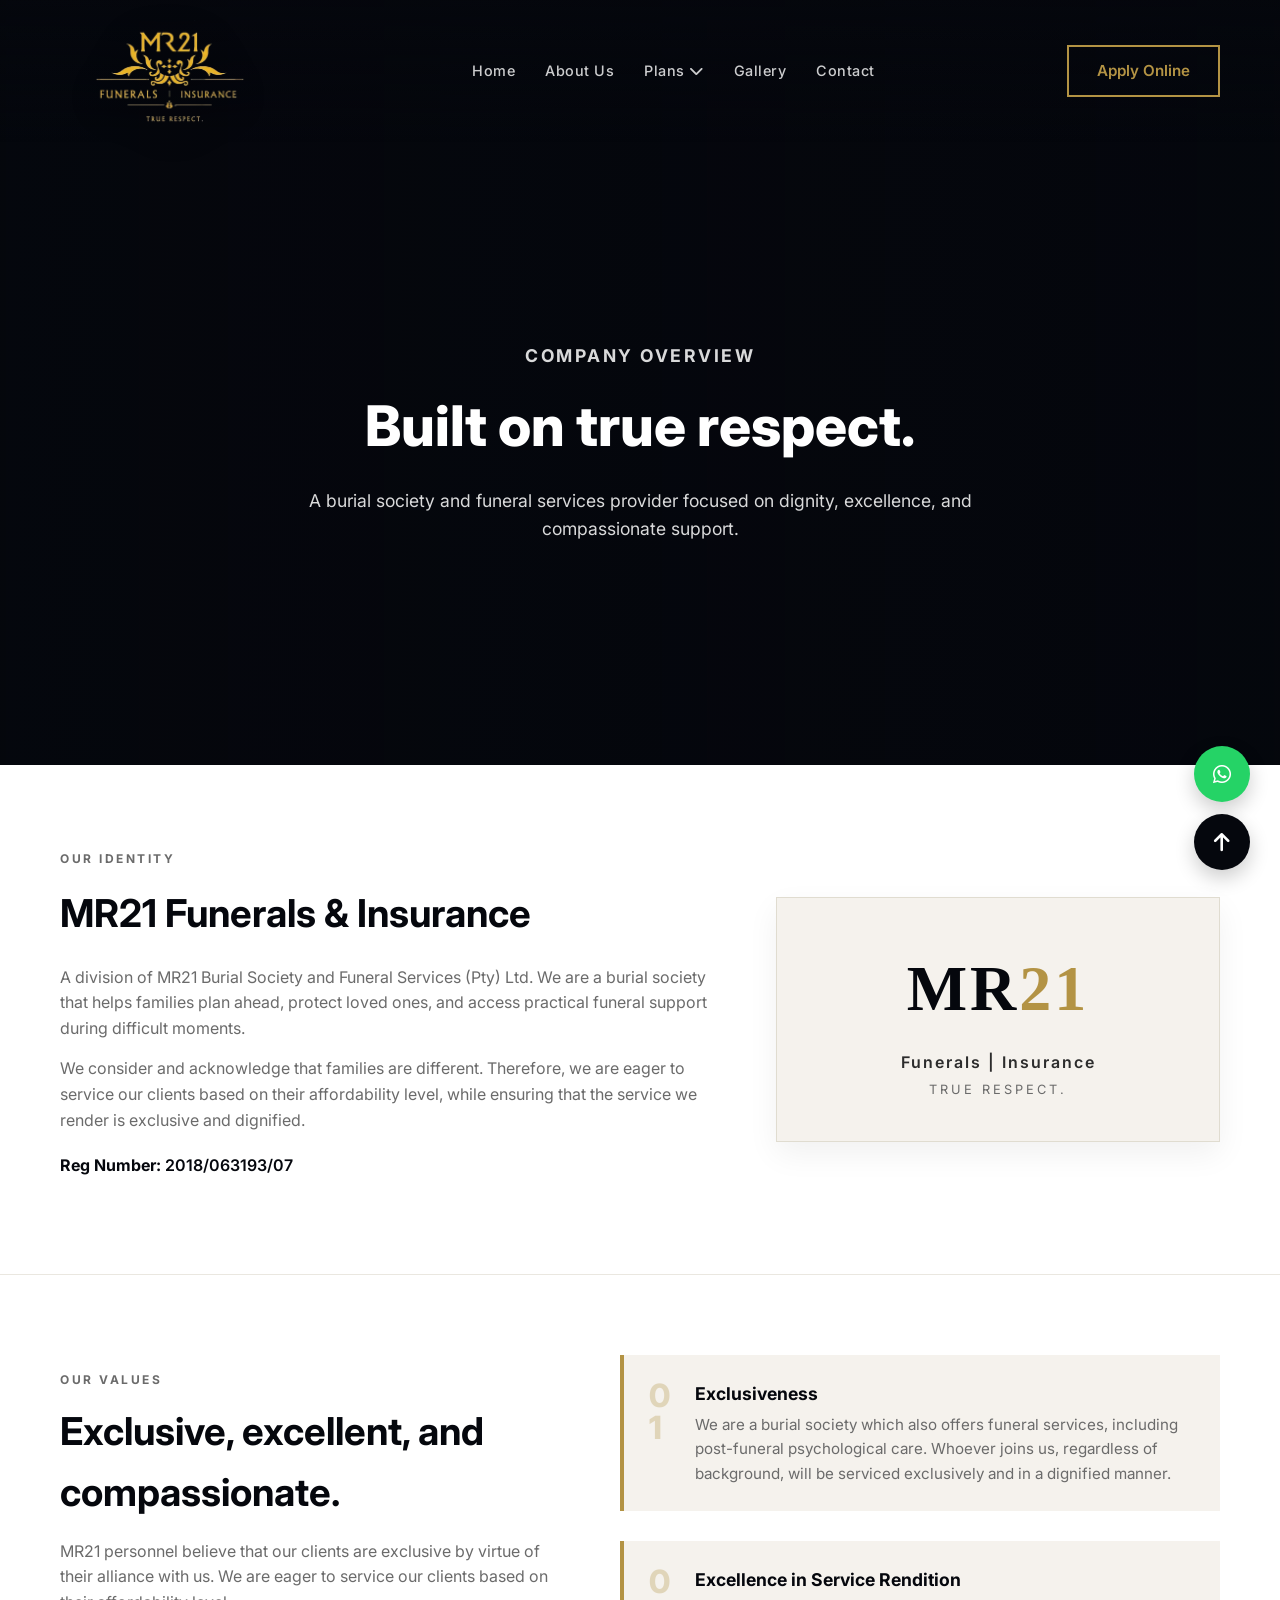
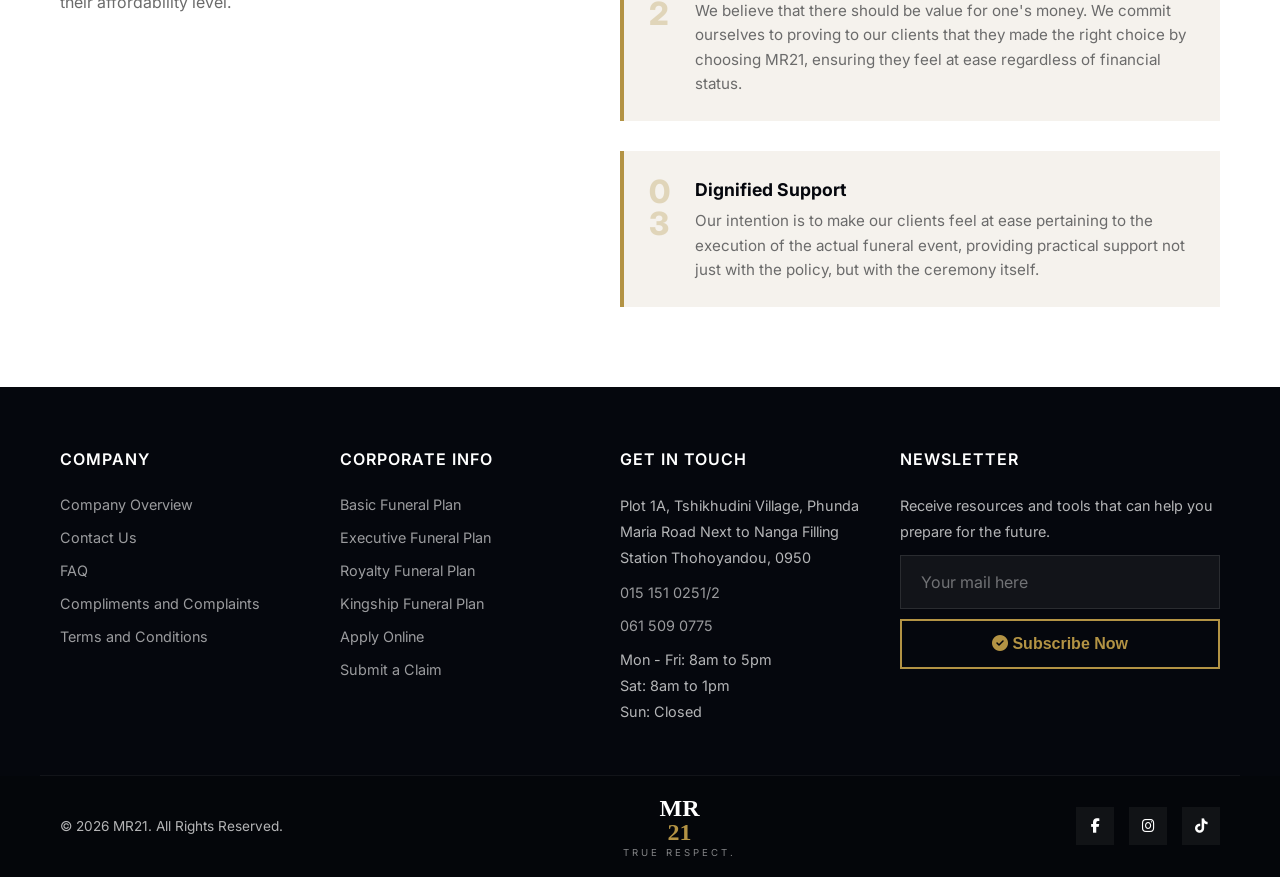
==== commit 5c17dfce: "hero sections update" ====
--- a/about.html
+++ b/about.html
@@ -58,7 +58,7 @@
         <!-- Hero Section -->
         <section class="page-hero-overview">
             <!-- Background video (plays across the whole hero) -->
-            <video class="page-hero__video" autoplay muted loop playsinline preload="metadata" poster="assets/images/heromr21.jpeg">
+            <video class="page-hero__video" autoplay muted loop playsinline preload="auto">
                 <source src="assets/videos/VID-20260723-WA0035.mp4" type="video/mp4">
                 Your browser does not support video playback.
             </video>
--- a/css/mobile-fixes.css
+++ b/css/mobile-fixes.css
@@ -156,8 +156,8 @@
 
   .premium-logo img,
   .brand-mark img {
-    width: 220px !important;
-    height: 110px !important;
+    width: 150px !important;
+    height: 75px !important;
     object-fit: contain;
   }
 
@@ -450,8 +450,8 @@
 
   .premium-logo img,
   .brand-mark img {
-    width: 220px !important;
-    height: 110px !important;
+    width: 150px !important;
+    height: 75px !important;
   }
 
   .btn,
@@ -522,4 +522,17 @@
 .floating-actions a, 
 .floating-actions button {
   border-radius: 50% !important;
-}+}
+
+/* =========================================
+   VIDEO HERO - Black background before load
+   ========================================= */
+.page-hero-overview,
+.plans-hero {
+  background-color: #05070d !important;
+}
+
+.page-hero__video,
+.plans-hero__video {
+  background-color: #05070d;
+}
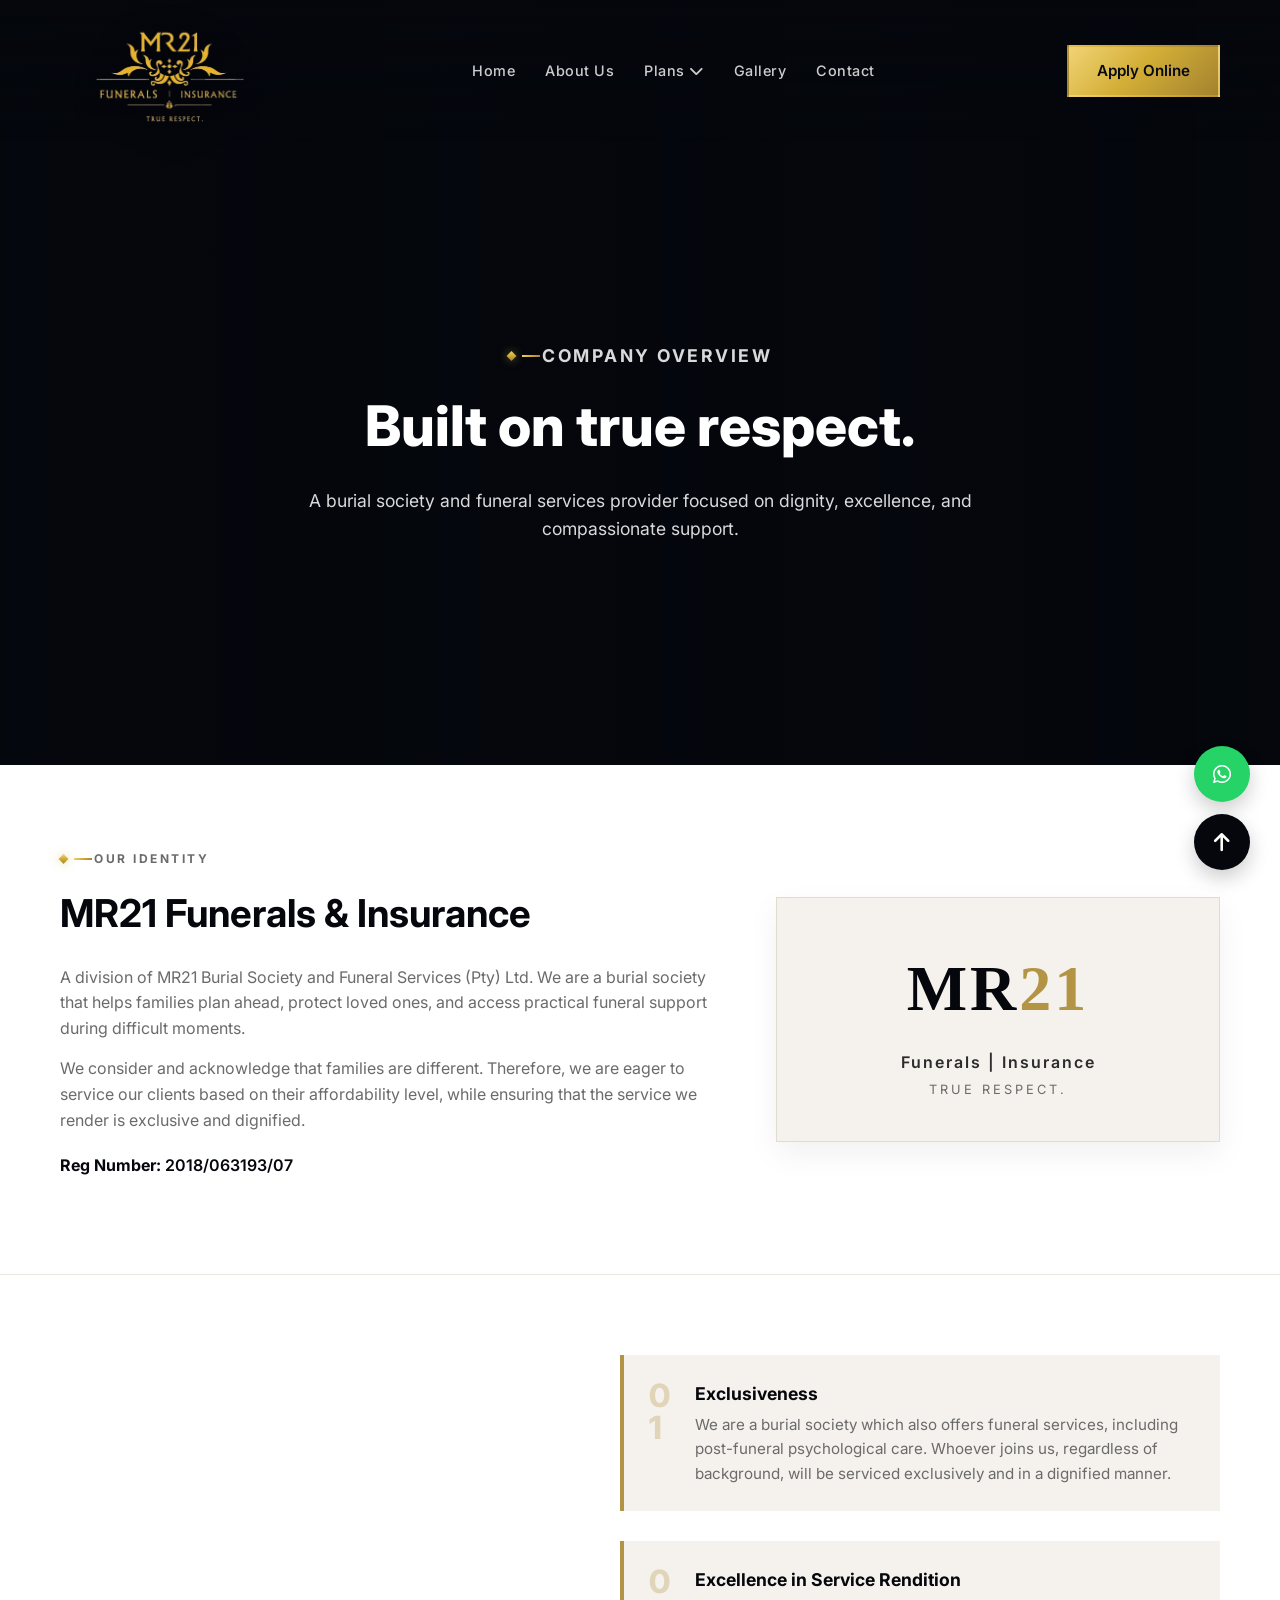
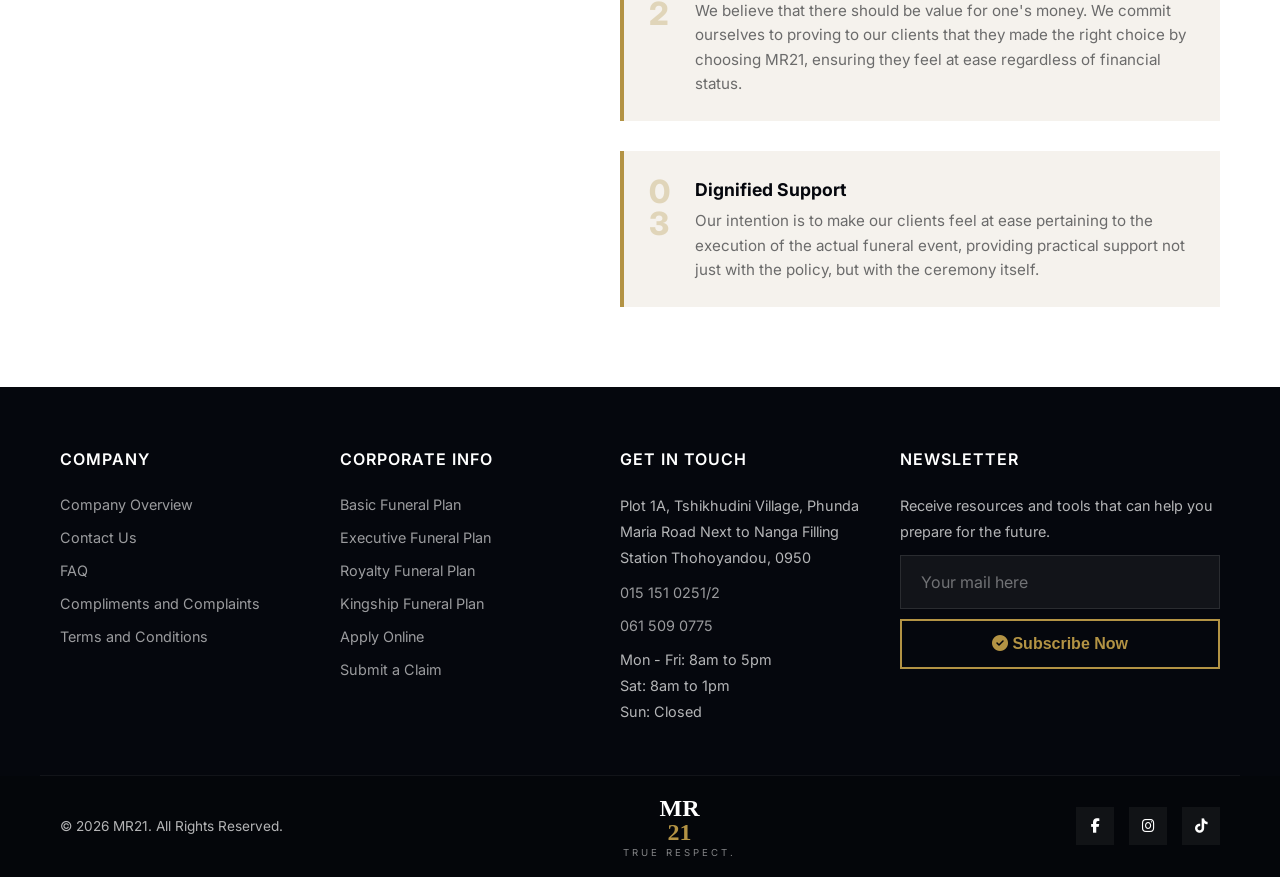
==== commit 02234676: "changes" ====
--- a/about.html
+++ b/about.html
@@ -13,6 +13,7 @@
     <link rel="stylesheet" href="https://cdnjs.cloudflare.com/ajax/libs/font-awesome/6.5.2/css/all.min.css">
     <link rel="stylesheet" href="css/about.css">
     <link rel="stylesheet" href="css/mobile-fixes.css">
+    <link rel="stylesheet" href="css/elevate.css">
     <link rel="preload" as="image" href="assets/images/heromr21.jpeg" fetchpriority="high">
 </head>
 <body class="mr21-home">
--- a/css/mobile-fixes.css
+++ b/css/mobile-fixes.css
@@ -133,7 +133,7 @@
 
   .premium-header,
   .site-header {
-    position: absolute;
+    position: fixed;
     z-index: 1000;
     background: linear-gradient(180deg, rgba(5, 7, 13, 0.7) 0%, transparent 100%);
   }
@@ -328,6 +328,7 @@
 
   .mr21-hero__grid,
   .intro-grid,
+  .about-preview-grid,
   .values-layout,
   .service-home-grid,
   .faq-home-grid,
@@ -362,6 +363,7 @@
   .section-heading h2,
   .values-intro h2,
   .service-content h2,
+  .about-preview-content h2,
   .map-intro h2,
   .claims-contact-panel h2 {
     font-size: clamp(1.45rem, 7vw, 2rem) !important;
@@ -394,6 +396,48 @@
     border-radius: 0 !important;
   }
 
+  .about-preview-media {
+    padding-right: 0 !important;
+    max-width: 480px;
+    margin: 0 auto;
+    width: 100%;
+  }
+
+  .about-preview-media__frame img {
+    height: 320px !important;
+  }
+
+  .about-preview-badge {
+    left: 10px !important;
+    bottom: 20px !important;
+  }
+
+  .about-preview-content {
+    text-align: center;
+  }
+
+  .about-preview-content .eyebrow::before {
+    display: none;
+  }
+
+  .about-preview-lead {
+    text-align: left;
+  }
+
+  .about-preview-points {
+    align-items: flex-start;
+    text-align: left;
+  }
+
+  .about-preview-stats {
+    flex-wrap: wrap;
+  }
+
+  .stat-item {
+    min-width: 90px;
+    flex: 1 1 90px;
+  }
+
   .compare-table {
     overflow-x: auto;
     -webkit-overflow-scrolling: touch;
@@ -504,6 +548,35 @@
     height: 200px !important;
   }
   
+  .about-preview-media__frame img {
+    height: 260px !important;
+  }
+  
+  .about-preview-badge {
+    padding: 12px 14px !important;
+    min-width: 90px !important;
+  }
+  
+  .about-preview-badge strong {
+    font-size: 1.2rem !important;
+  }
+  
+  .about-preview-badge span {
+    font-size: 0.58rem !important;
+  }
+  
+  .stat-item {
+    padding: 12px 8px !important;
+  }
+  
+  .stat-item strong {
+    font-size: 1.1rem !important;
+  }
+  
+  .stat-item span {
+    font-size: 0.62rem !important;
+  }
+  
   /* Tighten up gallery items */
   .gallery-masonry {
     gap: 12px !important;
--- a/css/elevate.css
+++ b/css/elevate.css
@@ -0,0 +1,192 @@
+/* =========================================
+   MR21 ELEVATION LAYER
+   Shared refinements loaded after each page's
+   own stylesheet. Adds the crest motif, richer
+   gold, glass header and motion polish site-wide
+   without touching page-specific layout rules.
+   ========================================= */
+
+:root {
+  --gold-grad: linear-gradient(135deg, #f0d375 0%, #d4af37 45%, #a3822f 100%);
+  --gold-grad-soft: linear-gradient(135deg, rgba(240, 211, 117, 0.16), rgba(163, 130, 47, 0.05));
+  --navy-deep: #070b16;
+  --navy-glass: rgba(7, 10, 20, 0.72);
+  --ease-premium: cubic-bezier(0.16, 1, 0.3, 1);
+  --ring-gold: 0 0 0 3px rgba(212, 175, 55, 0.35);
+}
+
+/* ---------- Motion & accessibility base ---------- */
+::selection {
+  background: #d4af37;
+  color: #0b0d12;
+}
+
+a:focus-visible,
+button:focus-visible,
+input:focus-visible,
+textarea:focus-visible,
+select:focus-visible,
+summary:focus-visible {
+  outline: none;
+  box-shadow: var(--ring-gold);
+  border-radius: 2px;
+}
+
+.reveal {
+  transition: opacity 0.8s var(--ease-premium), transform 0.8s var(--ease-premium);
+}
+
+@media (prefers-reduced-motion: reduce) {
+  .reveal { transition: none; }
+}
+
+/* ---------- Crest motif: diamond + line eyebrow ---------- */
+.eyebrow {
+  display: inline-flex !important;
+  align-items: center;
+  position: relative;
+  padding-left: 34px;
+}
+
+.eyebrow::before {
+  content: '' !important;
+  position: absolute !important;
+  left: 14px;
+  top: 50%;
+  width: 18px;
+  height: 2px;
+  margin: 0 !important;
+  background: var(--gold-grad);
+  transform: translateY(-50%);
+}
+
+.eyebrow::after {
+  content: '';
+  position: absolute;
+  left: 0;
+  top: 50%;
+  width: 7px;
+  height: 7px;
+  background: var(--gold-grad);
+  transform: translate(0, -50%) rotate(45deg);
+  box-shadow: 0 0 10px rgba(212, 175, 55, 0.55);
+}
+
+/* ---------- Glass header on scroll ---------- */
+.premium-header,
+.site-header {
+  backdrop-filter: blur(0px);
+  -webkit-backdrop-filter: blur(0px);
+}
+
+.premium-header.is-scrolled,
+.premium-header.scrolled,
+.site-header.is-scrolled,
+.site-header.scrolled {
+  background: var(--navy-glass) !important;
+  backdrop-filter: blur(14px);
+  -webkit-backdrop-filter: blur(14px);
+  border-bottom: 1px solid rgba(212, 175, 55, 0.14);
+}
+
+/* ---------- Button shimmer + lift ---------- */
+.btn {
+  position: relative;
+  overflow: hidden;
+  isolation: isolate;
+  transition: transform 0.45s var(--ease-premium), box-shadow 0.45s var(--ease-premium), background 0.45s var(--ease-premium);
+}
+
+.btn::after {
+  content: '';
+  position: absolute;
+  inset: 0;
+  left: -60%;
+  width: 40%;
+  background: linear-gradient(120deg, transparent, rgba(255, 255, 255, 0.35), transparent);
+  transform: skewX(-20deg);
+  transition: left 0.65s var(--ease-premium);
+  pointer-events: none;
+  z-index: 1;
+}
+
+.btn:hover::after {
+  left: 130%;
+}
+
+.btn--primary,
+.btn--primary:hover {
+  background: var(--gold-grad) !important;
+  border-color: transparent !important;
+  color: var(--navy-deep) !important;
+}
+
+.btn--primary:hover {
+  filter: brightness(1.1);
+}
+
+.btn:hover {
+  transform: translateY(-2px);
+}
+
+/* ---------- Card lift polish (shared class patterns) ---------- */
+.plan-preview,
+.value-row,
+.action-card,
+.product-card,
+.faq-home-panel,
+.about-preview-media__frame,
+.stat-item {
+  transition: transform 0.5s var(--ease-premium), box-shadow 0.5s var(--ease-premium), border-color 0.5s var(--ease-premium);
+}
+
+.plan-preview:hover,
+.action-card:hover,
+.product-card:hover {
+  transform: translateY(-6px);
+  box-shadow: 0 24px 48px rgba(5, 7, 13, 0.35);
+  border-color: rgba(212, 175, 55, 0.35);
+}
+
+.value-row:hover {
+  border-color: rgba(212, 175, 55, 0.4);
+}
+
+/* ---------- Section divider motif ---------- */
+.crest-divider {
+  display: flex;
+  align-items: center;
+  justify-content: center;
+  gap: 12px;
+  margin: 0 auto;
+  width: fit-content;
+}
+
+.crest-divider::before,
+.crest-divider::after {
+  content: '';
+  width: 40px;
+  height: 1px;
+  background: linear-gradient(90deg, transparent, rgba(212, 175, 55, 0.6));
+}
+
+.crest-divider::after {
+  background: linear-gradient(90deg, rgba(212, 175, 55, 0.6), transparent);
+}
+
+.crest-divider span {
+  width: 7px;
+  height: 7px;
+  background: var(--gold-grad);
+  transform: rotate(45deg);
+  box-shadow: 0 0 10px rgba(212, 175, 55, 0.55);
+  flex: none;
+}
+
+/* ---------- Scrollbar polish (webkit) ---------- */
+::-webkit-scrollbar { width: 10px; }
+::-webkit-scrollbar-track { background: #0b0d12; }
+::-webkit-scrollbar-thumb {
+  background: linear-gradient(180deg, #d4af37, #8a6d28);
+  border-radius: 6px;
+}
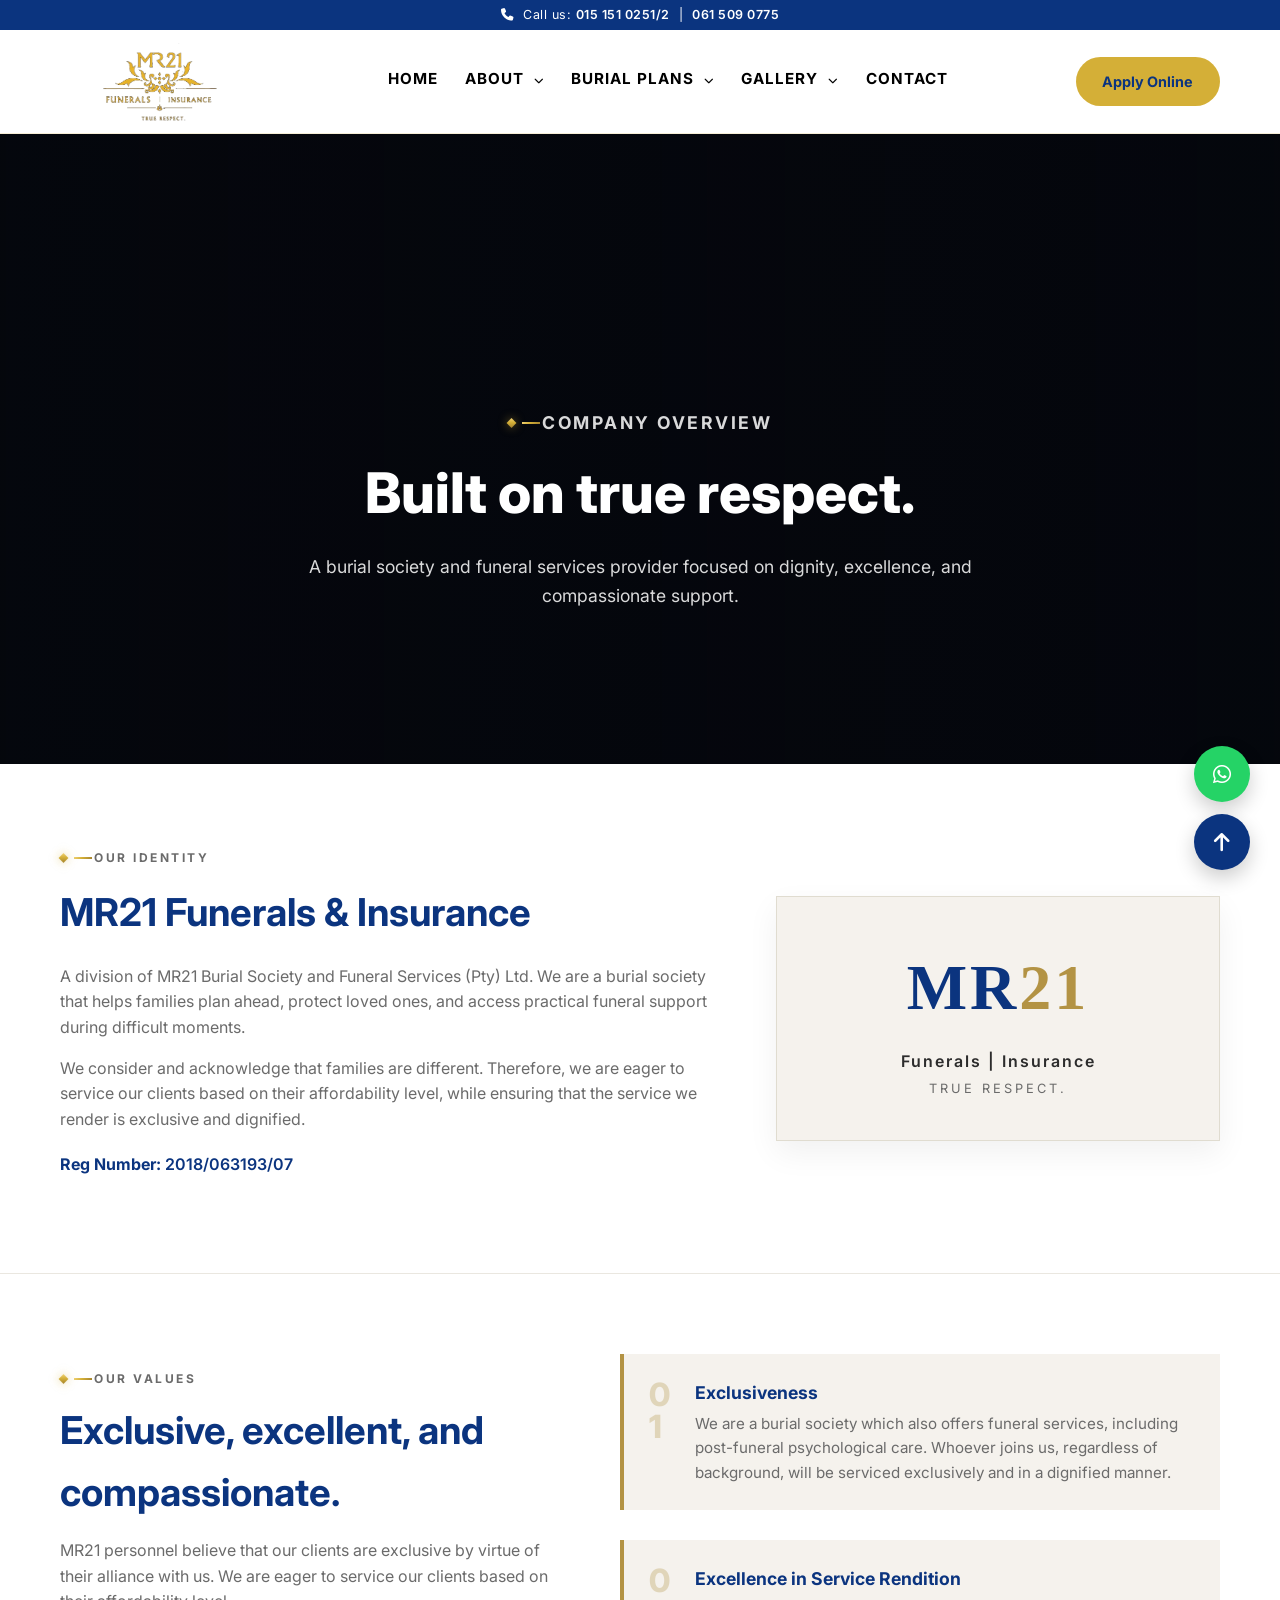
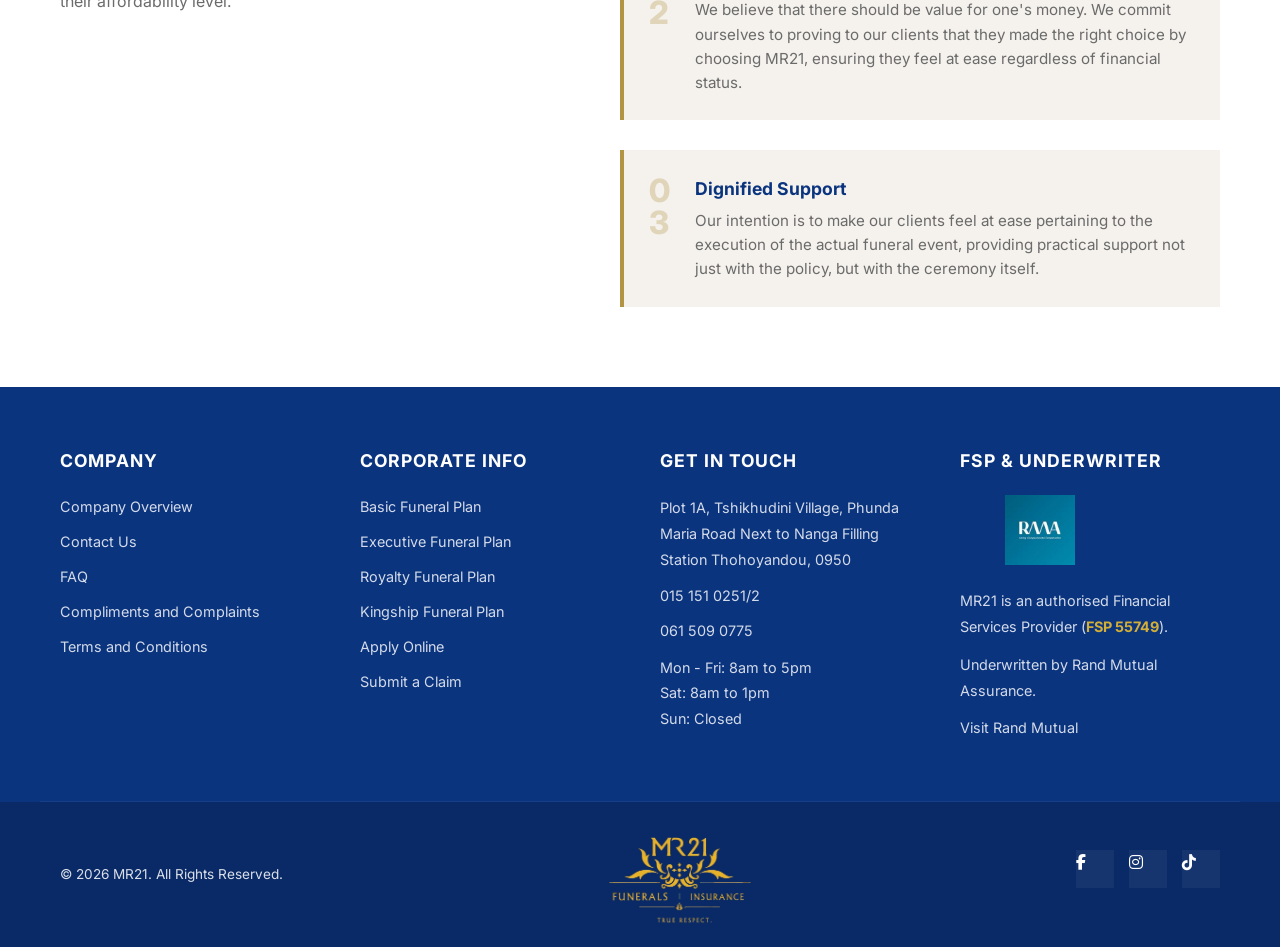
==== commit c3fec879: "updated changes version 1" ====
--- a/about.html
+++ b/about.html
@@ -14,44 +14,50 @@
     <link rel="stylesheet" href="css/about.css">
     <link rel="stylesheet" href="css/mobile-fixes.css">
     <link rel="stylesheet" href="css/elevate.css">
+    <link rel="stylesheet" href="css/shared.css">
     <link rel="preload" as="image" href="assets/images/heromr21.jpeg" fetchpriority="high">
 </head>
 <body class="mr21-home">
-    
 
-    <header class="premium-header" data-header>
-        <div class="container premium-header__inner">
-            <a class="premium-logo" href="index.html" aria-label="MR21 Funerals and Insurance home">
+    <!-- ANNOUNCEMENT BAR -->
+    <div class="announcement-bar">
+        <span><i class="fa-solid fa-phone" aria-hidden="true"></i> Call us: <a href="tel:+27151510251">015 151 0251/2</a> &nbsp;|&nbsp; <a href="tel:+27615090775">061 509 0775</a></span>
+    </div>
+
+    <!-- HEADER (same as index) -->
+    <header class="header">
+        <div class="container nav-wrapper">
+            <a href="index.html" class="brand-logo" aria-label="MR21 Funerals and Insurance home">
                 <img src="assets/images/who-logo.png" alt="MR21 Funerals and Insurance">
             </a>
-
-            <button class="nav-toggle" type="button" aria-controls="primary-navigation" aria-expanded="false" data-nav-toggle>
-                <i class="fa-solid fa-bars" aria-hidden="true"></i>
-                <span class="sr-only">Open menu</span>
-            </button>
-
-            <nav class="premium-nav" id="primary-navigation" data-nav>
-                <a href="index.html">Home</a>
-                <a href="about.html">About Us</a>
-                <div class="nav-dropdown">
-                    <a href="plans.html">Plans <i class="fa-solid fa-chevron-down" aria-hidden="true"></i></a>
-                    <div class="nav-dropdown__menu">
-                        <a href="plans.html#basic">Basic Funeral Plan</a>
-                        <a href="plans.html#executive">Executive Funeral Plan</a>
-                        <a href="plans.html#royalty">Royalty Funeral Plan</a>
-                        <a href="plans.html#kingship">Kingship Funeral Plan</a>
+            <ul class="nav-links">
+                <li><a href="index.html">Home</a></li>
+                <li class="nav-dropdown">
+                    <a href="about.html">About <i class="fa-solid fa-chevron-down" aria-hidden="true"></i></a>
+                    <div class="dropdown-menu">
+                        <a href="about.html">About MR21</a>
+                        <a href="articles.html">Articles</a>
+                        <a href="csi.html">CSI</a>
                     </div>
-                </div>
-                <a href="gallery.html">Gallery</a>
-               
-                <a href="contact.html">Contact</a>
-                <a class="apply-mobile-btn" href="apply.html"><i class="fa-solid fa-file-signature" aria-hidden="true"></i> Apply Online</a>
-            </nav>
-
-            <div class="premium-header__actions">
-                
-                <a class="btn btn--primary" href="apply.html">Apply Online</a>
-            </div>
+                </li>
+                <li class="nav-dropdown">
+                    <a href="plans.html">Burial Plans <i class="fa-solid fa-chevron-down" aria-hidden="true"></i></a>
+                    <div class="dropdown-menu">
+                        <a href="plans.html">Family Plan</a>
+                        <a href="policy.html">Family Policy</a>
+                    </div>
+                </li>
+                <li class="nav-dropdown">
+                    <a href="gallery.html">Gallery <i class="fa-solid fa-chevron-down" aria-hidden="true"></i></a>
+                    <div class="dropdown-menu">
+                        <a href="gallery.html">Images</a>
+                        <a href="gallery.html">Videos</a>
+                    </div>
+                </li>
+                <li><a href="contact.html">Contact</a></li>
+            </ul>
+          
+            <a href="apply.html" class="btn btn-gold">Apply Online</a>
         </div>
     </header>
 
@@ -152,18 +158,17 @@
                 <p>Mon - Fri: 8am to 5pm<br>Sat: 8am to 1pm<br>Sun: Closed</p>
             </div>
             <div>
-                <h2>Newsletter</h2>
-                <p>Receive resources and tools that can help you prepare for the future.</p>
-                <form class="rich-newsletter">
-                    <label><span class="sr-only">Email address</span><input type="email" placeholder="Your mail here"></label>
-                    <button type="submit"><i class="fa-solid fa-circle-check" aria-hidden="true"></i> Subscribe Now</button>
-                </form>
+                <h2>FSP &amp; Underwriter</h2>
+                <img class="rich-footer__underwriter-logo" src="assets/images/rma__logo.jpg" alt="Rand Mutual logo">
+                <p>MR21 is an authorised Financial Services Provider (<strong>FSP 55749</strong>).</p>
+                <p>Underwritten by Rand Mutual Assurance.</p>
+                <a href="https://www.randmutual.co.za" target="_blank" rel="noopener">Visit Rand Mutual</a>
             </div>
         </div>
         <div class="rich-footer__bottom">
             <div class="container rich-footer__bottom-inner">
                 <p>&copy; 2026 MR21. All Rights Reserved.</p>
-                <div class="rich-footer__brand">MR<strong>21</strong><span>True Respect.</span></div>
+                <img class="rich-footer__logo" src="assets/images/who-logo.png" alt="MR21 Funerals & Insurance">
                 <div class="rich-social">
                     <a href="#" aria-label="Facebook"><i class="fa-brands fa-facebook-f"></i></a>
                     <a href="#" aria-label="Instagram"><i class="fa-brands fa-instagram"></i></a>
--- a/css/about.css
+++ b/css/about.css
@@ -2,7 +2,7 @@
    GLOBAL VARIABLES 
    ========================================= */
 :root {
-  --color-primary: #05070d;        /* Near-black navy */
+  --color-primary: #0B347F;        /* Deep royal blue (was near-black navy) */
   --color-secondary: #b39344;      /* Mustard gold */
   --color-secondary-light: #d4af37;
   --color-accent: #e8d5a3;
@@ -236,7 +236,7 @@
    ========================================= */
 .page-hero-overview {
   position: relative;
-  min-height: 85vh;
+  min-height: 70vh;
   display: flex;
   align-items: center;
   background-color: var(--color-primary);
--- a/css/shared.css
+++ b/css/shared.css
@@ -0,0 +1,457 @@
+/* ==========================================================
+   SHARED HEADER + FOOTER — UNIFIED MR21 (BLUE THEME)
+   Load this stylesheet LAST on every page so the shared
+   announcement bar, header and footer render identically
+   site-wide and always use blue instead of black.
+   ========================================================== */
+
+:root {
+  --color-black: #0B347F;        /* Black replaced by deep royal blue */
+  --color-card-bg: #061B43;      /* Dark blue (replaces #111111)     */
+  --color-gold: #D4AF37;
+  --color-gold-hover: #B59326;
+  --color-white: #FFFFFF;
+  --color-light-gray: #F8F9FA;
+  --color-border: #E5E7EB;
+  --color-blue: #0B347F;
+  --color-darkblue: #061B43;
+  --radius: 12px;
+  --transition: all 0.3s ease;
+}
+
+body {
+  color: var(--color-blue);
+}
+
+/* ---------- ANNOUNCEMENT BAR (blue) ---------- */
+.announcement-bar {
+  background-color: var(--color-blue);
+  height: 30px;
+  width: 100%;
+  display: flex;
+  align-items: center;
+  justify-content: center;
+  color: var(--color-white);
+  font-size: 0.78rem;
+  letter-spacing: 0.5px;
+}
+.announcement-bar a {
+  color: var(--color-white);
+  text-decoration: none;
+  font-weight: 600;
+}
+.announcement-bar i {
+  margin-right: 5px;
+}
+
+/* ---------- HEADER (matches index) ---------- */
+.header {
+  background: var(--color-white);
+  position: sticky;
+  top: 0;
+  z-index: 1000;
+  padding: 0.6rem 0;
+  border-bottom: 1px solid rgba(212, 175, 55, 0.2);
+}
+.nav-wrapper {
+  display: flex;
+  justify-content: space-between;
+  align-items: center;
+  gap: 1.5rem;
+}
+.nav-wrapper > .btn {
+  flex-shrink: 0;
+}
+.brand-logo {
+  display: flex;
+  align-items: center;
+  gap: 0.75rem;
+  text-decoration: none;
+  flex-shrink: 0;
+}
+.brand-logo img {
+  width: 200px;
+  height: 84px;
+  object-fit: contain;
+  background: var(--color-white);
+  display: block;
+}
+.brand-icon {
+  width: 40px;
+  height: 40px;
+  background: var(--color-blue);
+  color: var(--color-white);
+  border-radius: 8px;
+  display: grid;
+  place-items: center;
+  font-size: 1.2rem;
+}
+.brand-text h2 {
+  font-size: 1.35rem;
+  color: var(--color-blue);
+  line-height: 1;
+  letter-spacing: -0.5px;
+}
+.brand-text span {
+  font-size: 0.65rem;
+  text-transform: uppercase;
+  letter-spacing: 2px;
+  color: var(--color-blue);
+}
+
+/* Phone link in header */
+.header-phone {
+  display: inline-flex;
+  align-items: center;
+  gap: 0.5rem;
+  color: var(--color-blue);
+  font-weight: 700;
+  font-size: 0.9rem;
+  text-decoration: none;
+  white-space: nowrap;
+}
+.header-phone i {
+  color: var(--color-gold);
+}
+
+/* Nav links */
+.nav-links {
+  display: flex;
+  align-items: center;
+  gap: 1.4rem;
+  list-style: none;
+  margin: 0;
+  padding: 0;
+}
+.nav-links li {
+  white-space: nowrap;
+}
+.nav-links a {
+  position: relative;
+  display: inline-block;
+  text-decoration: none;
+  color: black;
+  font-family: 'Inter', 'Plus Jakarta Sans', sans-serif;
+  font-weight: 700;
+  font-size: 0.95rem;
+  letter-spacing: 1px;
+  text-transform: uppercase;
+  padding: 6px 2px 10px;
+  transition: color 0.3s ease, letter-spacing 0.3s ease, text-shadow 0.3s ease, transform 0.3s ease;
+}
+.nav-links a:hover {
+  color: var(--color-gold);
+  letter-spacing: 1.5px;
+  text-shadow: 0 0 14px rgba(212, 175, 55, 0.45);
+  transform: translateY(-1px);
+}
+/* Current page state (used across pages, e.g. plans.html) */
+.nav-links a.active {
+  color: var(--color-gold);
+  font-weight: 800;
+}
+.nav-links a.active::after {
+  width: 100%;
+  left: 0;
+  box-shadow: 0 0 8px rgba(212, 175, 55, 0.6);
+}
+.nav-links a.active::before {
+  opacity: 1;
+  transform: translate(-50%, 0);
+}
+
+/* Gold dot + underline on hover (matches the index header) */
+.nav-links a::before {
+  content: '';
+  position: absolute;
+  left: 50%;
+  top: 0;
+  width: 4px;
+  height: 4px;
+  border-radius: 50%;
+  background: var(--color-gold);
+  opacity: 0;
+  transform: translate(-50%, 4px);
+  transition: opacity 0.3s ease, transform 0.3s ease;
+}
+.nav-links a::after {
+  content: '';
+  position: absolute;
+  left: 50%;
+  bottom: 0;
+  width: 0;
+  height: 2px;
+  background: linear-gradient(90deg, var(--color-gold), var(--color-gold-hover));
+  transition: width 0.35s ease, left 0.35s ease;
+}
+.nav-links a:hover::before {
+  opacity: 1;
+  transform: translate(-50%, 0);
+}
+.nav-links a:hover::after {
+  width: 100%;
+  left: 0;
+}
+
+.nav-links .nav-dropdown {
+  position: relative;
+}
+/* Dropdown chevron rotation */
+.nav-links .nav-dropdown > a i {
+  font-size: 0.6rem;
+  margin-left: 5px;
+  transition: transform 0.3s ease;
+}
+.nav-links .nav-dropdown:hover > a i {
+  transform: rotate(180deg);
+}
+.nav-links .dropdown-menu {
+  position: absolute;
+  top: 100%;
+  left: 0;
+  background: var(--color-white);
+  border: 1px solid var(--color-border);
+  border-radius: var(--radius);
+  box-shadow: 0 12px 30px rgba(0, 0, 0, 0.12);
+  padding: 0.6rem 0;
+  min-width: 200px;
+  opacity: 0;
+  visibility: hidden;
+  transform: translateY(10px);
+  transition: var(--transition);
+  z-index: 100;
+}
+.nav-links .nav-dropdown:hover .dropdown-menu {
+  opacity: 1;
+  visibility: visible;
+  transform: translateY(0);
+}
+.nav-links .dropdown-menu a {
+  display: block;
+  padding: 0.6rem 1.2rem;
+  color: var(--color-blue);
+  font-size: 0.8rem;
+  font-weight: 600;
+  text-transform: none;
+}
+.nav-links .dropdown-menu a:hover {
+  background: var(--color-light-gray);
+  color: var(--color-gold);
+}
+.nav-links .dropdown-menu a::before,
+.nav-links .dropdown-menu a::after {
+  content: none;
+}
+
+/* Buttons */
+.btn {
+  display: inline-flex;
+  align-items: center;
+  gap: 0.6rem;
+  padding: 0.75rem 1.6rem;
+  border-radius: 50px;
+  font-weight: 700;
+  font-size: 0.9rem;
+  text-decoration: none;
+  transition: var(--transition);
+  cursor: pointer;
+  border: 1px solid transparent;
+}
+.btn-gold {
+  background: var(--color-gold);
+  color: var(--color-blue);
+}
+.btn-gold:hover {
+  background: var(--color-gold-hover);
+  transform: translateY(-2px);
+}
+.btn-blue {
+  background: var(--color-blue);
+  color: var(--color-white);
+}
+.btn-blue:hover {
+  background: var(--color-darkblue);
+  color: var(--color-gold);
+  transform: translateY(-2px);
+}
+/* Hollow button with a white border and sharp edges (hero) */
+.btn-outline-white {
+  background: transparent;
+  color: var(--color-white);
+  border: 2px solid var(--color-white);
+  border-radius: 0;
+  font-weight: 700;
+  letter-spacing: 1px;
+}
+.btn-outline-white:hover {
+  background: var(--color-white);
+  color: var(--color-blue);
+  transform: translateY(-2px);
+}
+.btn-outline-white:active {
+  transform: translateY(0);
+}
+
+/* ---------- UNIFIED RICH FOOTER (About page footer) in blue ---------- */
+.rich-footer {
+  background: var(--color-blue);
+  color: var(--color-white);
+  padding: 60px 0 0 0;
+  margin-top: 0;
+}
+.rich-footer__grid {
+  display: grid;
+  grid-template-columns: repeat(4, 1fr);
+  gap: 40px;
+  padding-bottom: 50px;
+}
+.rich-footer h2 {
+  color: var(--color-white);
+  font-size: 1.1rem;
+  margin-bottom: 20px;
+  font-weight: 700;
+}
+.rich-footer h4 {
+  color: var(--color-white);
+  font-size: 1.05rem;
+  margin-bottom: 0.8rem;
+}
+.rich-footer a {
+  display: block;
+  color: rgba(255, 255, 255, 0.82);
+  text-decoration: none;
+  margin-bottom: 12px;
+  font-size: 0.9rem;
+  transition: var(--transition);
+}
+.rich-footer a:hover {
+  color: var(--color-gold);
+}
+.rich-footer__underwriter-logo {
+  width: 160px;
+  height: 70px;
+  object-fit: contain;
+  margin-bottom: 1rem;
+}
+.rich-footer p strong {
+  color: var(--color-gold);
+}
+.rich-footer__logo {
+  width: 150px;
+  height: auto;
+  object-fit: contain;
+}
+.rich-footer p {
+  font-size: 0.9rem;
+  line-height: 1.8;
+  color: rgba(255, 255, 255, 0.82);
+  margin-bottom: 12px;
+}
+.rich-footer .rich-newsletter label:focus-within {
+  border-color: var(--color-gold);
+}
+.rich-footer .rich-newsletter input {
+  background: transparent;
+  border: none;
+  outline: none;
+  color: var(--color-white);
+  width: 100%;
+  padding: 12px 0;
+  font-family: inherit;
+}
+.rich-footer .rich-newsletter input::placeholder { color: rgba(255, 255, 255, 0.5); }
+.rich-newsletter {
+  display: flex;
+  gap: 10px;
+  align-items: center;
+  border-bottom: 1px solid rgba(255, 255, 255, 0.3);
+}
+.rich-newsletter label { flex: 1; display: block; }
+.rich-newsletter button {
+  background: transparent;
+  border: none;
+  color: var(--color-gold);
+  cursor: pointer;
+  font-weight: 600;
+  padding: 8px 0;
+  white-space: nowrap;
+  font-family: inherit;
+}
+
+.rich-footer__bottom {
+  background: rgba(0, 0, 0, 0.2);
+  padding: 20px 0;
+}
+.rich-footer__bottom-inner {
+  display: flex;
+  justify-content: space-between;
+  align-items: center;
+  gap: 15px;
+}
+.rich-footer__bottom p {
+  margin: 0;
+  font-size: 0.85rem;
+  color: rgba(255, 255, 255, 0.85);
+}
+.rich-footer__brand {
+  font-family: 'Times New Roman', serif;
+  font-size: 1.5rem;
+  font-weight: bold;
+  color: var(--color-white);
+  text-align: center;
+  display: flex;
+  flex-direction: column;
+  align-items: center;
+  line-height: 1;
+}
+.rich-footer__brand strong { color: var(--color-gold); }
+.rich-footer__brand span {
+  font-size: 0.6rem;
+  font-weight: 400;
+  letter-spacing: 3px;
+  text-transform: uppercase;
+  color: rgba(255, 255, 255, 0.7);
+  margin-top: 4px;
+}
+.rich-social {
+  display: flex;
+  gap: 15px;
+}
+.rich-social a {
+  color: var(--color-white);
+  font-size: 1rem;
+}
+
+/* Footer contact list (used in the shared footer markup) */
+.footer-contact {
+  list-style: none;
+  margin: 0;
+  padding: 0;
+}
+.footer-contact li {
+  display: flex;
+  gap: 0.8rem;
+  margin-bottom: 0.8rem;
+  font-size: 0.9rem;
+  color: rgba(255, 255, 255, 0.85);
+}
+.footer-contact i {
+  color: var(--color-gold);
+  margin-top: 2px;
+}
+.footer-bottom {
+  border-top: 1px solid rgba(255, 255, 255, 0.2);
+  padding-top: 1.5rem;
+  text-align: center;
+  color: rgba(255, 255, 255, 0.8);
+  font-size: 0.8rem;
+}
+
+/* Responsive */
+@media (max-width: 850px) {
+  .nav-links { display: none; }
+  .rich-footer__grid { grid-template-columns: 1fr; gap: 2rem; }
+  .rich-footer__bottom-inner { flex-direction: column; gap: 15px; }
+  .header-phone { display: none; }
+}
+
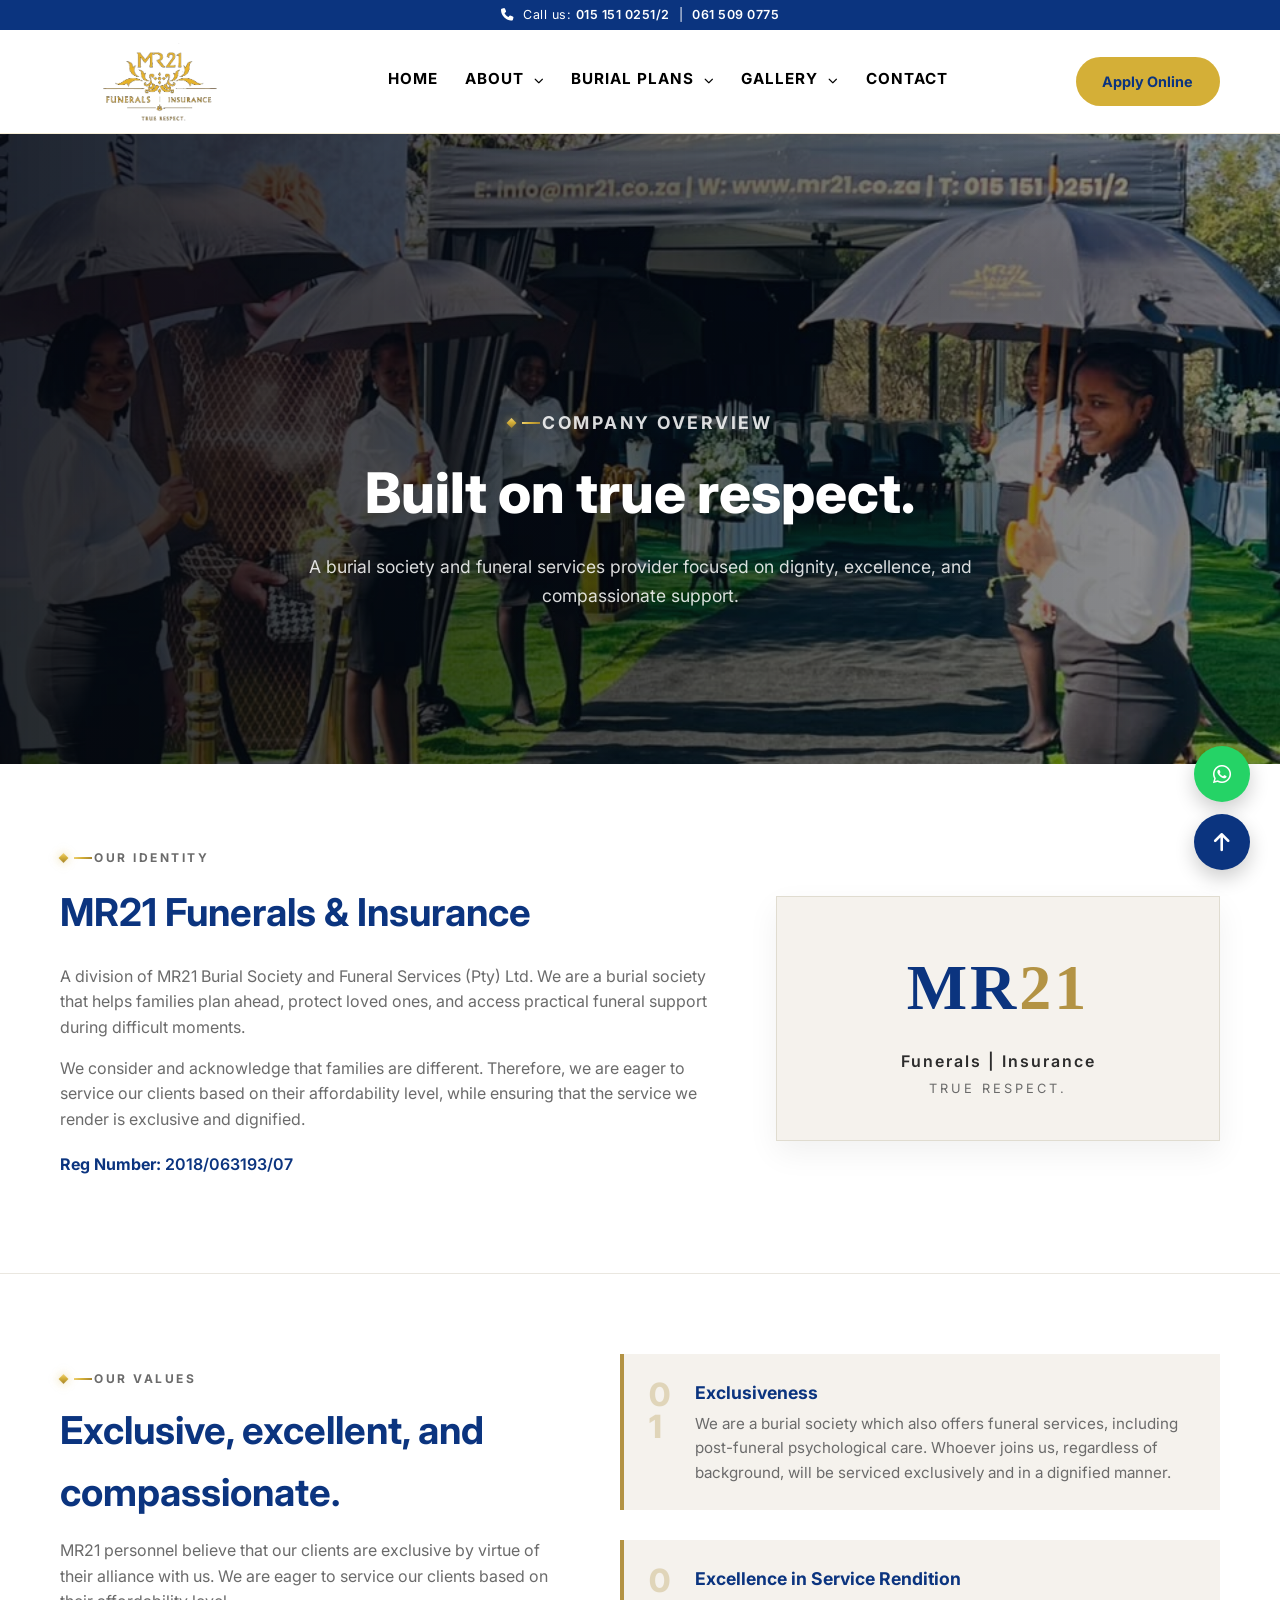
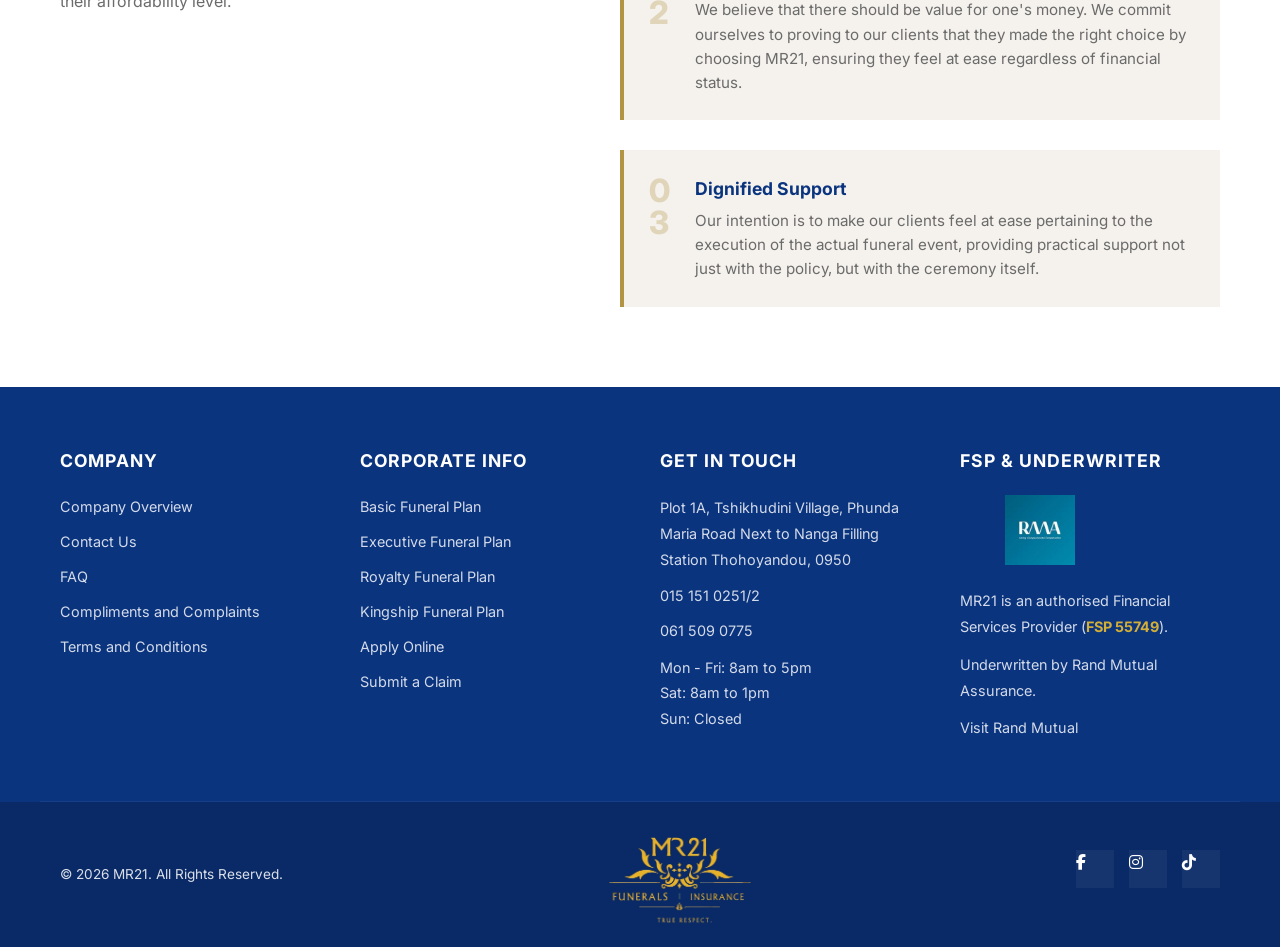
==== commit 2c322f40: "update article page added, image background across pages added  and improved mobile compaitbility ac" ====
--- a/about.html
+++ b/about.html
@@ -15,7 +15,7 @@
     <link rel="stylesheet" href="css/mobile-fixes.css">
     <link rel="stylesheet" href="css/elevate.css">
     <link rel="stylesheet" href="css/shared.css">
-    <link rel="preload" as="image" href="assets/images/heromr21.jpeg" fetchpriority="high">
+    <link rel="preload" as="image" href="assets/images/gall4.jpeg" fetchpriority="high">
 </head>
 <body class="mr21-home">
 
@@ -25,12 +25,12 @@
     </div>
 
     <!-- HEADER (same as index) -->
-    <header class="header">
+    <header class="header" data-header>
         <div class="container nav-wrapper">
             <a href="index.html" class="brand-logo" aria-label="MR21 Funerals and Insurance home">
                 <img src="assets/images/who-logo.png" alt="MR21 Funerals and Insurance">
             </a>
-            <ul class="nav-links">
+            <ul class="nav-links" id="site-navigation" data-nav>
                 <li><a href="index.html">Home</a></li>
                 <li class="nav-dropdown">
                     <a href="about.html">About <i class="fa-solid fa-chevron-down" aria-hidden="true"></i></a>
@@ -56,6 +56,9 @@
                 </li>
                 <li><a href="contact.html">Contact</a></li>
             </ul>
+            <button class="nav-toggle" type="button" data-nav-toggle aria-label="Open navigation menu" aria-controls="site-navigation" aria-expanded="false">
+                <i class="fa-solid fa-bars" aria-hidden="true"></i>
+            </button>
           
             <a href="apply.html" class="btn btn-gold">Apply Online</a>
         </div>
@@ -64,11 +67,7 @@
     <main id="main">
         <!-- Hero Section -->
         <section class="page-hero-overview">
-            <!-- Background video (plays across the whole hero) -->
-            <video class="page-hero__video" autoplay muted loop playsinline preload="auto">
-                <source src="assets/videos/VID-20260723-WA0035.mp4" type="video/mp4">
-                Your browser does not support video playback.
-            </video>
+            <img class="page-hero__image" src="assets/images/gall4.jpeg" alt="" role="presentation">
             <div class="page-hero-overlay"></div>
             <div class="container page-hero-content reveal">
                 <p class="eyebrow">Company Overview</p>
--- a/css/about.css
+++ b/css/about.css
@@ -243,7 +243,8 @@
   overflow: hidden;
   padding-top: 120px;
 }
-.page-hero__video {
+.page-hero__video,
+.page-hero__image {
   position: absolute;
   inset: 0;
   width: 100%;
@@ -494,4 +495,4 @@
   .intro-grid { grid-template-columns: 1fr; text-align: center; }
   .rich-footer__grid { grid-template-columns: 1fr; }
   .rich-footer__bottom-inner { flex-direction: column; gap: 20px; text-align: center; }
-}+}
--- a/css/mobile-fixes.css
+++ b/css/mobile-fixes.css
@@ -48,6 +48,7 @@
 }
 
 .page-hero__video,
+.page-hero__image,
 .plans-hero__video,
 .contact-hero__img {
   width: 100%;
@@ -296,12 +297,13 @@
 
   .page-hero-overview,
   .plans-hero {
-    background-image: url('../assets/images/heromr21.jpeg');
+    background-image: url('../assets/images/gall4.jpeg');
     background-size: cover;
     background-position: center;
   }
 
   .page-hero__video,
+  .page-hero__image,
   .plans-hero__video {
     display: block;
     min-width: 100%;
@@ -606,6 +608,7 @@
 }
 
 .page-hero__video,
+.page-hero__image,
 .plans-hero__video {
   background-color: #05070d;
 }
--- a/css/shared.css
+++ b/css/shared.css
@@ -61,6 +61,27 @@
 }
 .nav-wrapper > .btn {
   flex-shrink: 0;
+}
+.nav-toggle {
+  display: none;
+  align-items: center;
+  justify-content: center;
+  width: 44px;
+  height: 44px;
+  flex: 0 0 44px;
+  border: 1px solid rgba(11, 52, 127, 0.16);
+  border-radius: 8px;
+  background: var(--color-blue);
+  color: var(--color-white);
+  font-size: 1.25rem;
+  cursor: pointer;
+  transition: var(--transition);
+}
+.nav-toggle:hover,
+.nav-toggle:focus-visible {
+  background: var(--color-darkblue);
+  color: var(--color-gold);
+  outline: none;
 }
 .brand-logo {
   display: flex;
@@ -449,9 +470,132 @@
 
 /* Responsive */
 @media (max-width: 850px) {
-  .nav-links { display: none; }
+  .announcement-bar {
+    min-height: 34px;
+    height: auto;
+    padding: 6px 14px;
+    text-align: center;
+    line-height: 1.35;
+  }
+  .header {
+    padding: 0.45rem 0;
+  }
+  .nav-wrapper {
+    position: relative;
+    gap: 0.75rem;
+  }
+  .brand-logo {
+    min-width: 0;
+  }
+  .brand-logo img {
+    width: 150px;
+    height: 64px;
+  }
+  .nav-toggle {
+    display: inline-flex;
+    margin-left: auto;
+    order: 2;
+  }
+  .nav-wrapper > .btn {
+    display: none;
+  }
+  .nav-links {
+    position: absolute;
+    top: calc(100% + 8px);
+    left: 16px;
+    right: 16px;
+    z-index: 1002;
+    display: flex;
+    flex-direction: column;
+    align-items: stretch;
+    gap: 0;
+    max-height: calc(100vh - 120px);
+    overflow-y: auto;
+    margin: 0;
+    padding: 10px 14px 14px;
+    background: var(--color-white);
+    border: 1px solid rgba(11, 52, 127, 0.12);
+    border-top: 3px solid var(--color-gold);
+    border-radius: 8px;
+    box-shadow: 0 20px 42px rgba(6, 27, 67, 0.22);
+    opacity: 0;
+    visibility: hidden;
+    pointer-events: none;
+    transform: translateY(-8px);
+    transition: opacity 0.2s ease, transform 0.2s ease, visibility 0.2s ease;
+  }
+  .nav-links.open,
+  .nav-links.is-open {
+    opacity: 1;
+    visibility: visible;
+    pointer-events: auto;
+    transform: translateY(0);
+  }
+  .nav-links li {
+    width: 100%;
+    white-space: normal;
+  }
+  .nav-links a {
+    display: flex;
+    align-items: center;
+    justify-content: space-between;
+    width: 100%;
+    padding: 14px 4px;
+    border-bottom: 1px solid rgba(11, 52, 127, 0.1);
+    color: var(--color-blue);
+    font-size: 0.88rem;
+    letter-spacing: 0.5px;
+    line-height: 1.3;
+    transform: none;
+  }
+  .nav-links a:hover {
+    letter-spacing: 0.5px;
+    transform: none;
+  }
+  .nav-links a::before,
+  .nav-links a::after {
+    content: none;
+  }
+  .nav-links .dropdown-menu {
+    position: static;
+    display: none;
+    min-width: 0;
+    width: 100%;
+    margin: 0 0 8px;
+    padding: 0 0 0 12px;
+    background: rgba(11, 52, 127, 0.04);
+    border: 0;
+    border-radius: 0;
+    box-shadow: none;
+    opacity: 1;
+    visibility: visible;
+    transform: none;
+  }
+  .nav-links .nav-dropdown.open .dropdown-menu,
+  .nav-links .nav-dropdown:hover .dropdown-menu {
+    display: block;
+  }
+  .nav-links .dropdown-menu a {
+    padding: 11px 8px;
+    color: var(--color-blue);
+    font-size: 0.82rem;
+  }
+  .nav-links .nav-dropdown.open > a i,
+  .nav-links .nav-dropdown:hover > a i {
+    transform: rotate(180deg);
+  }
   .rich-footer__grid { grid-template-columns: 1fr; gap: 2rem; }
   .rich-footer__bottom-inner { flex-direction: column; gap: 15px; }
   .header-phone { display: none; }
 }
 
+@media (max-width: 430px) {
+  .brand-logo img {
+    width: 132px;
+    height: 58px;
+  }
+  .nav-links {
+    left: 0;
+    right: 0;
+  }
+}
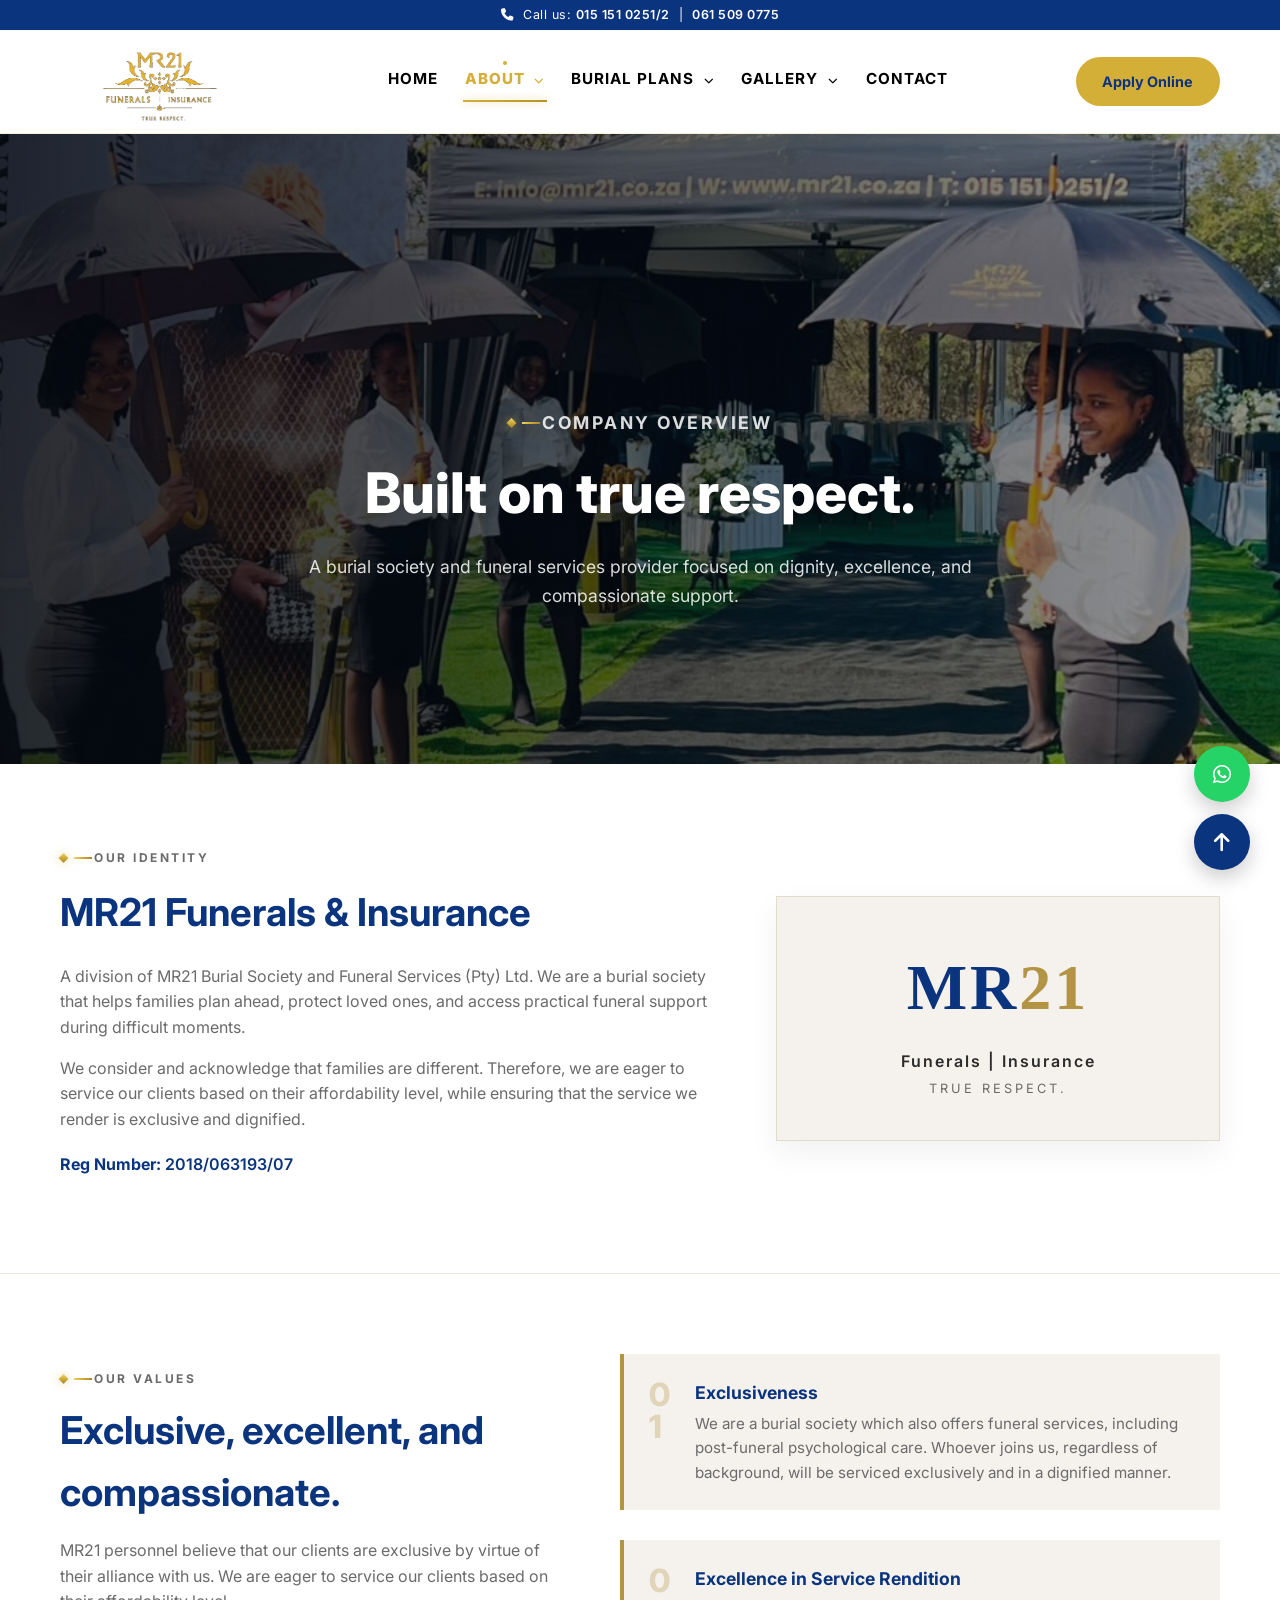
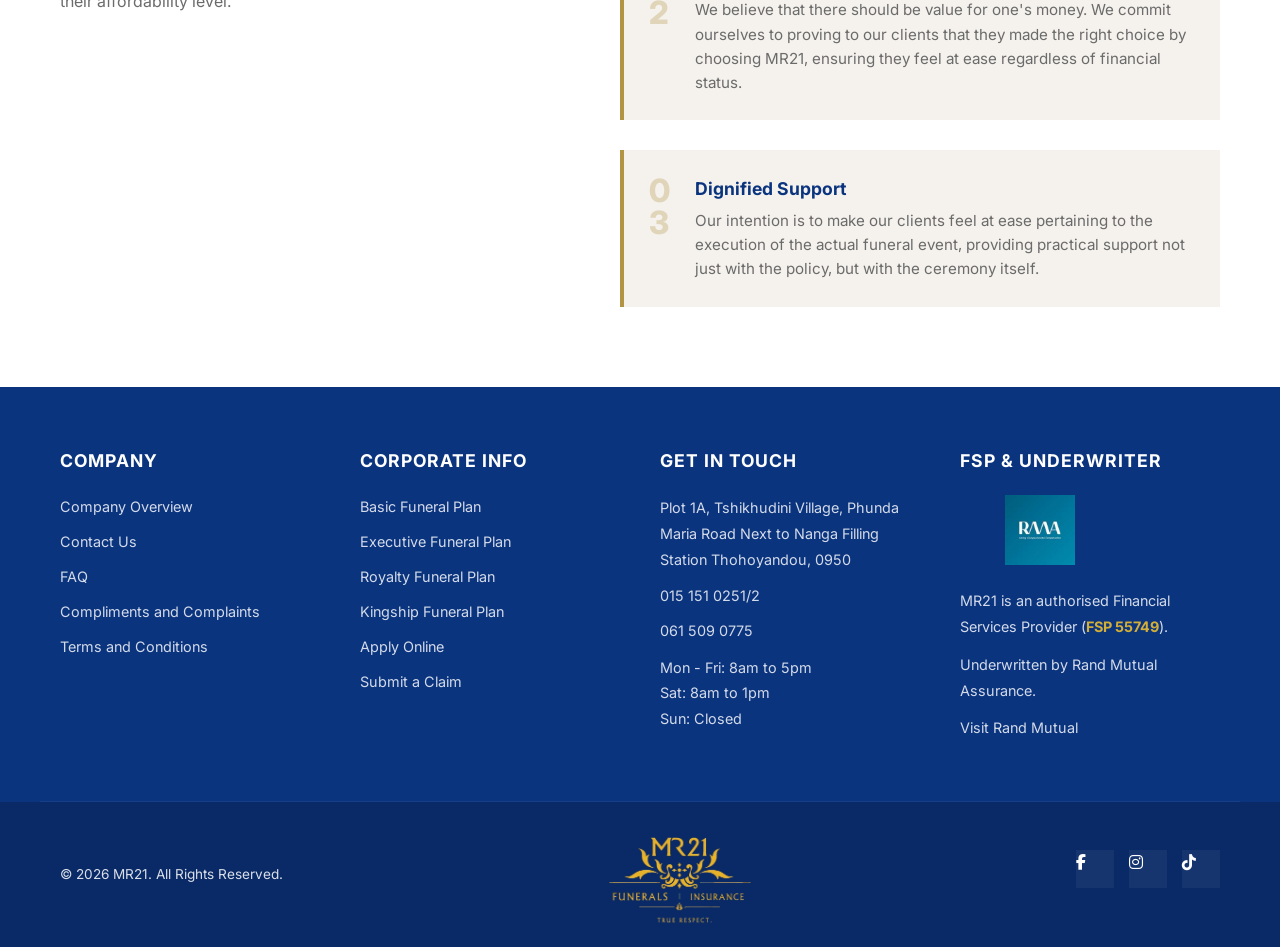
==== commit 96385530: "second update images and videos added plus navigator fix" ====
--- a/about.html
+++ b/about.html
@@ -33,11 +33,11 @@
             <ul class="nav-links" id="site-navigation" data-nav>
                 <li><a href="index.html">Home</a></li>
                 <li class="nav-dropdown">
-                    <a href="about.html">About <i class="fa-solid fa-chevron-down" aria-hidden="true"></i></a>
+                    <a href="about.html" class="active">About <i class="fa-solid fa-chevron-down" aria-hidden="true"></i></a>
                     <div class="dropdown-menu">
                         <a href="about.html">About MR21</a>
                         <a href="articles.html">Articles</a>
-                        <a href="csi.html">CSI</a>
+                        <a href="about.html">CSI</a>
                     </div>
                 </li>
                 <li class="nav-dropdown">
